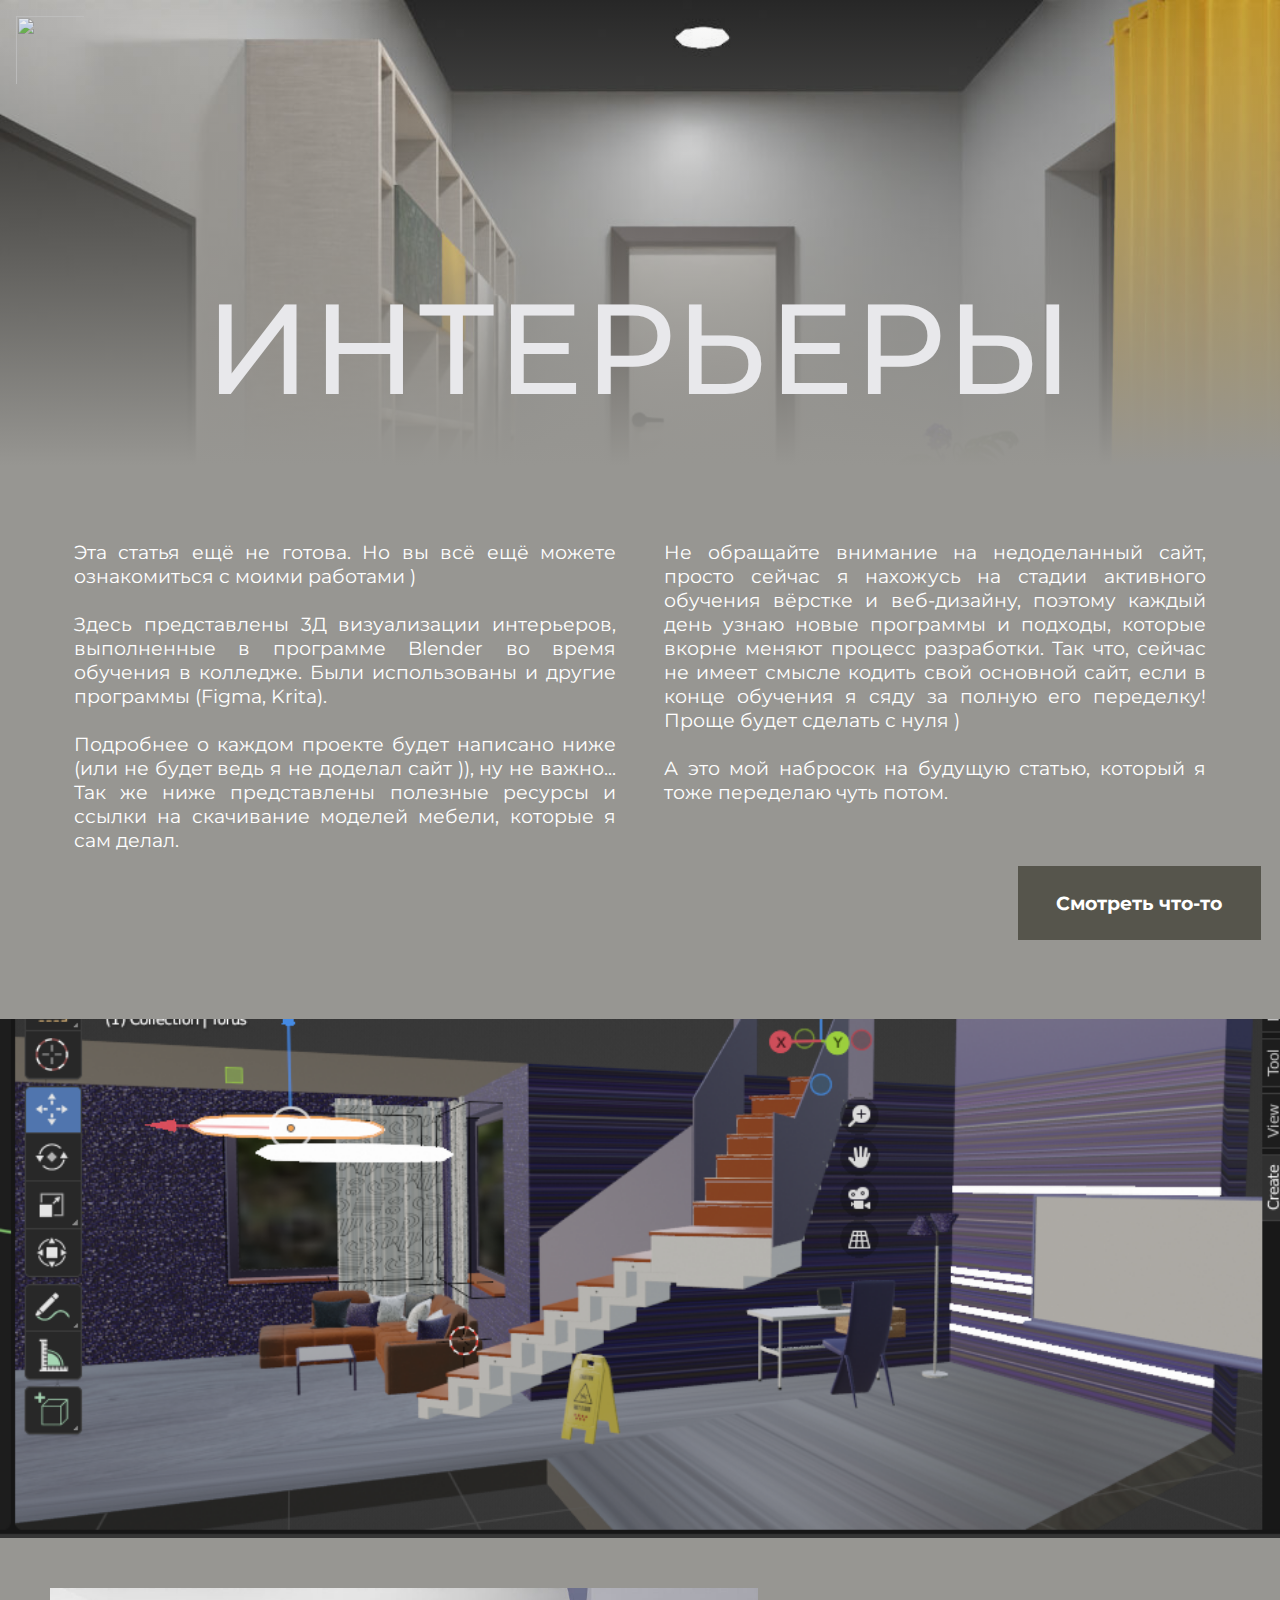
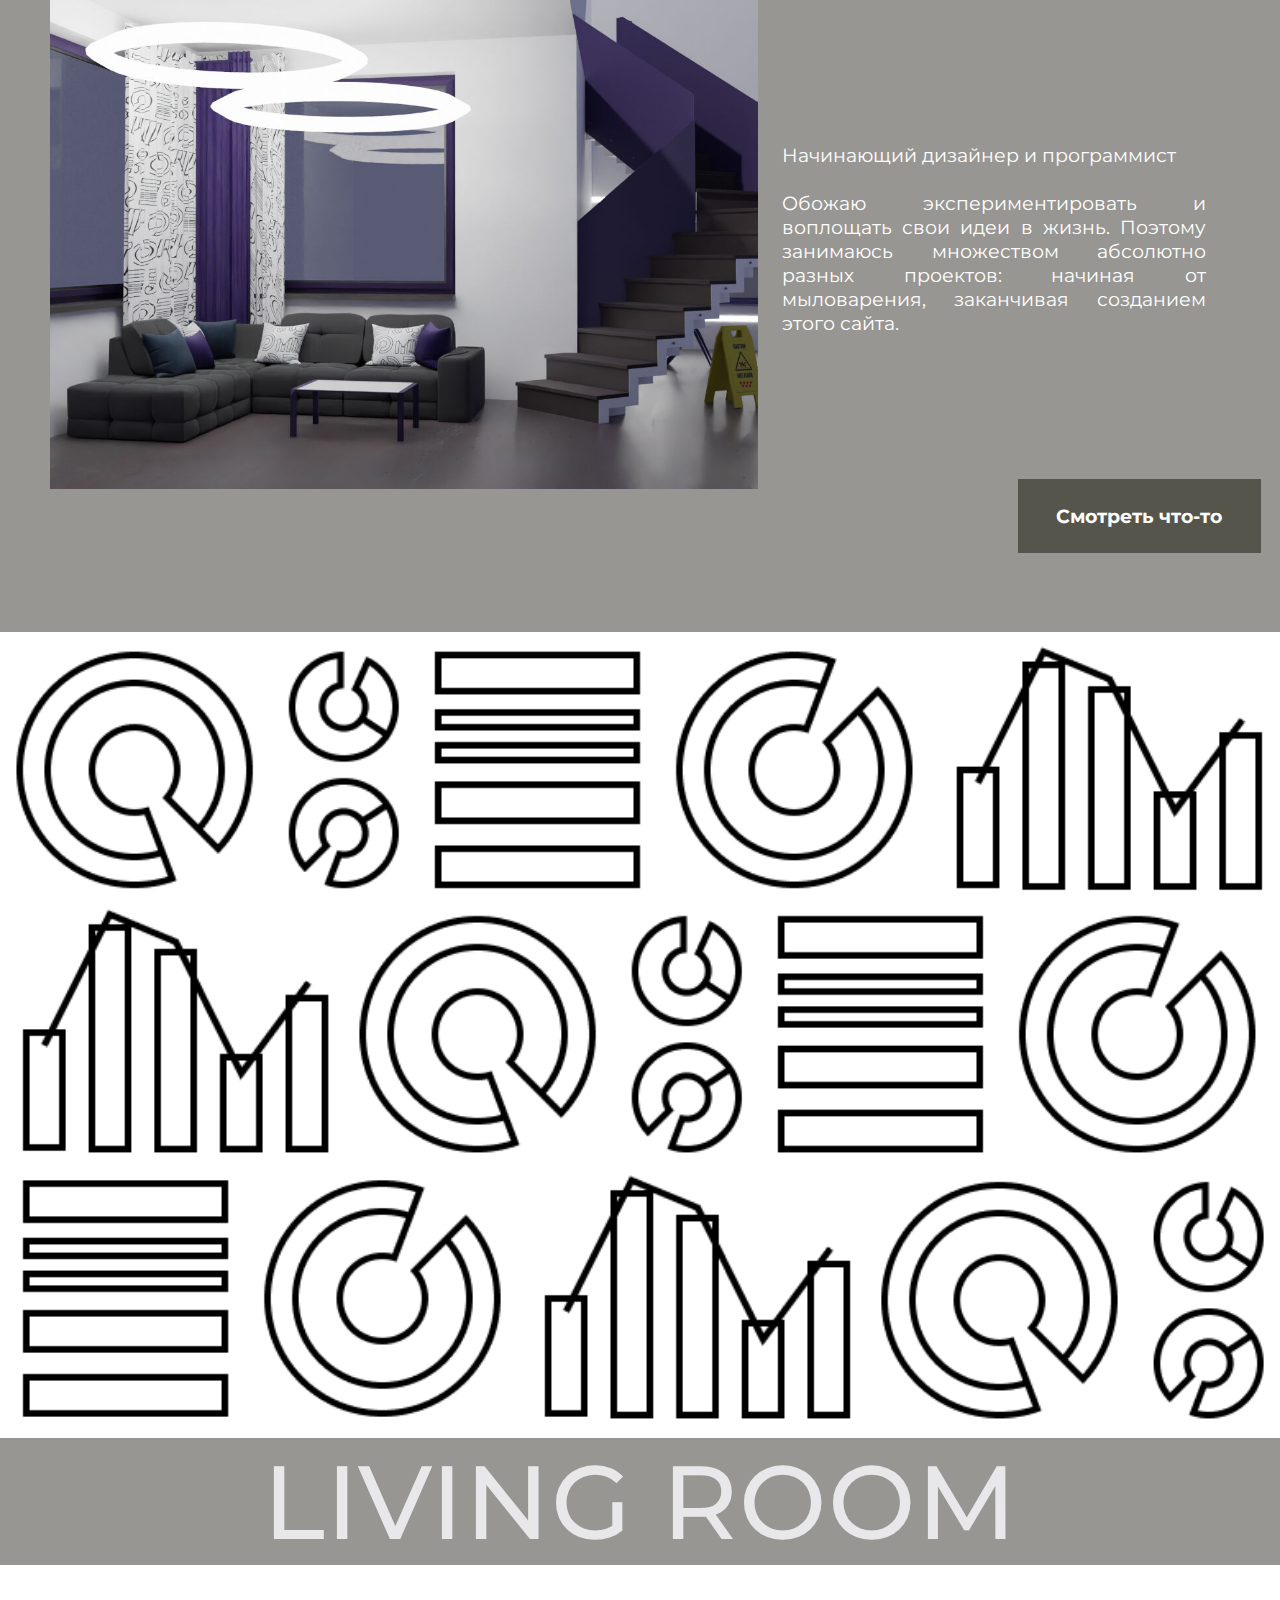
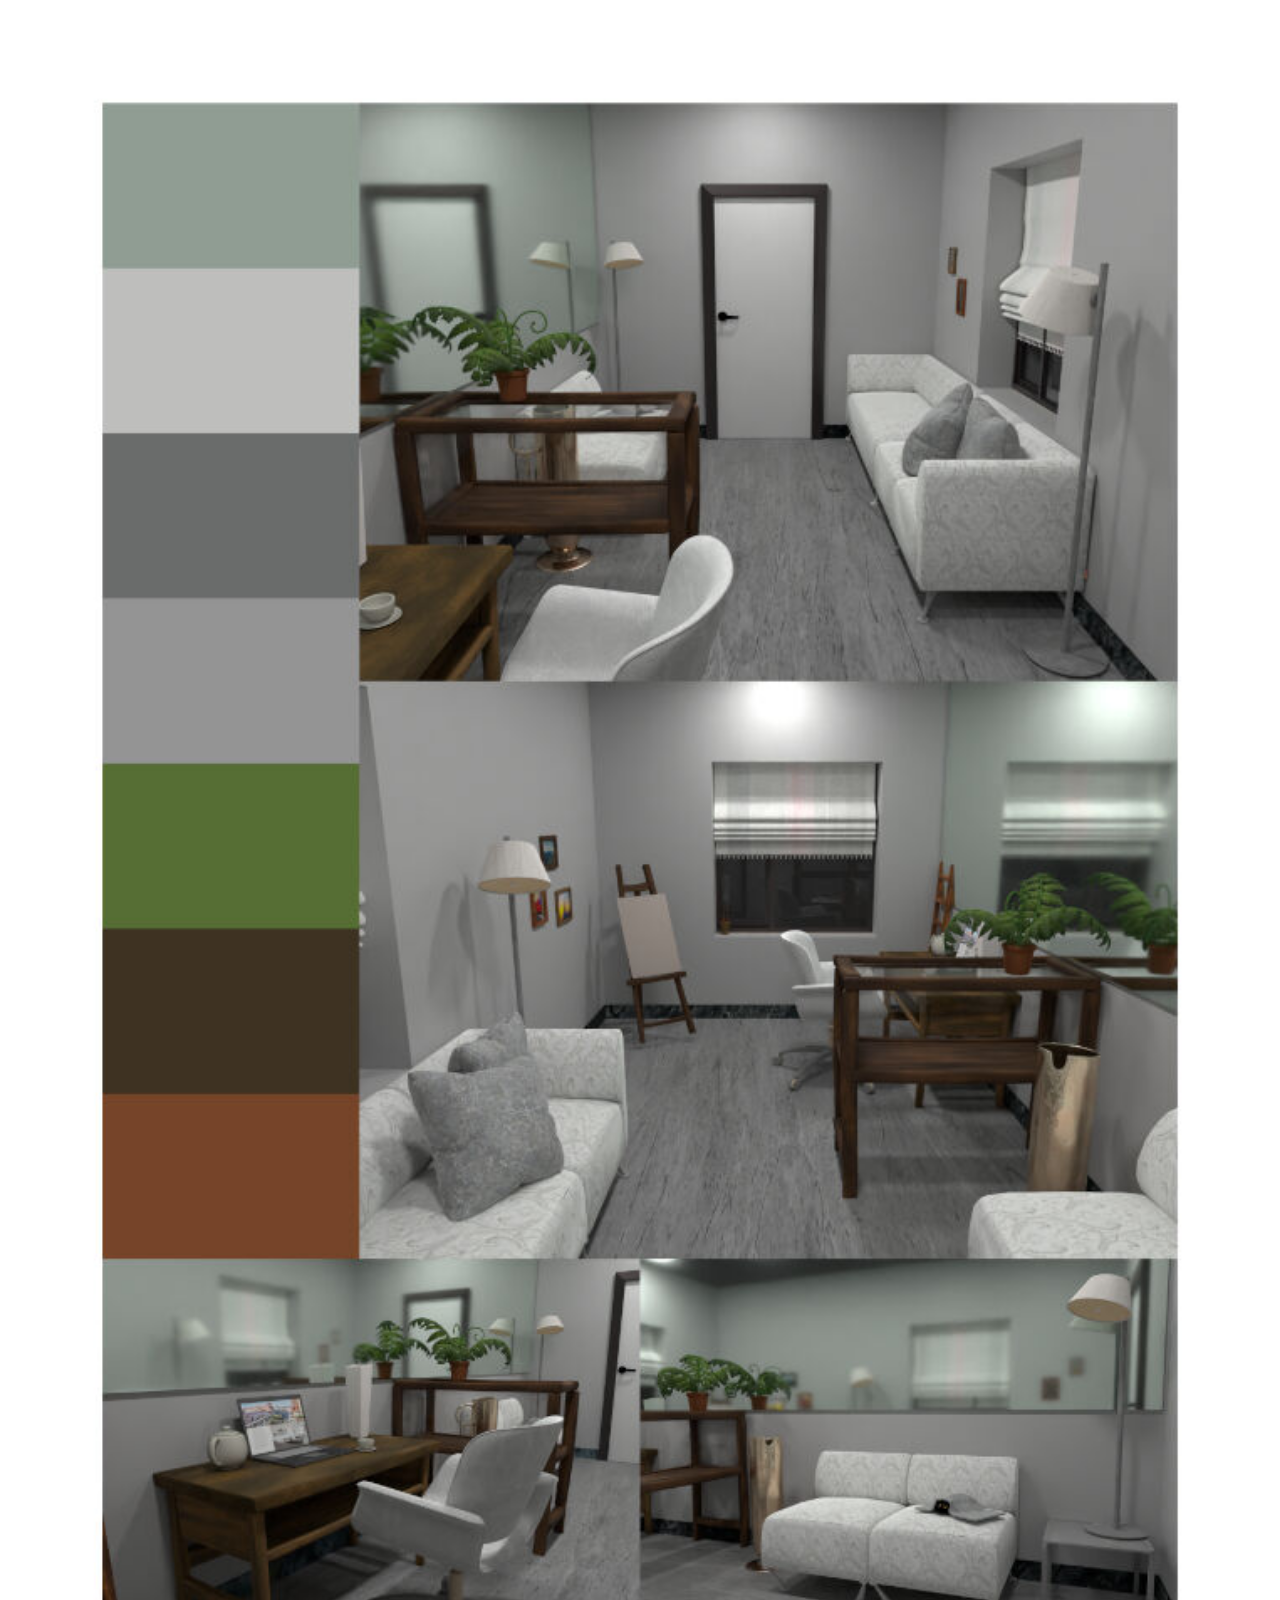
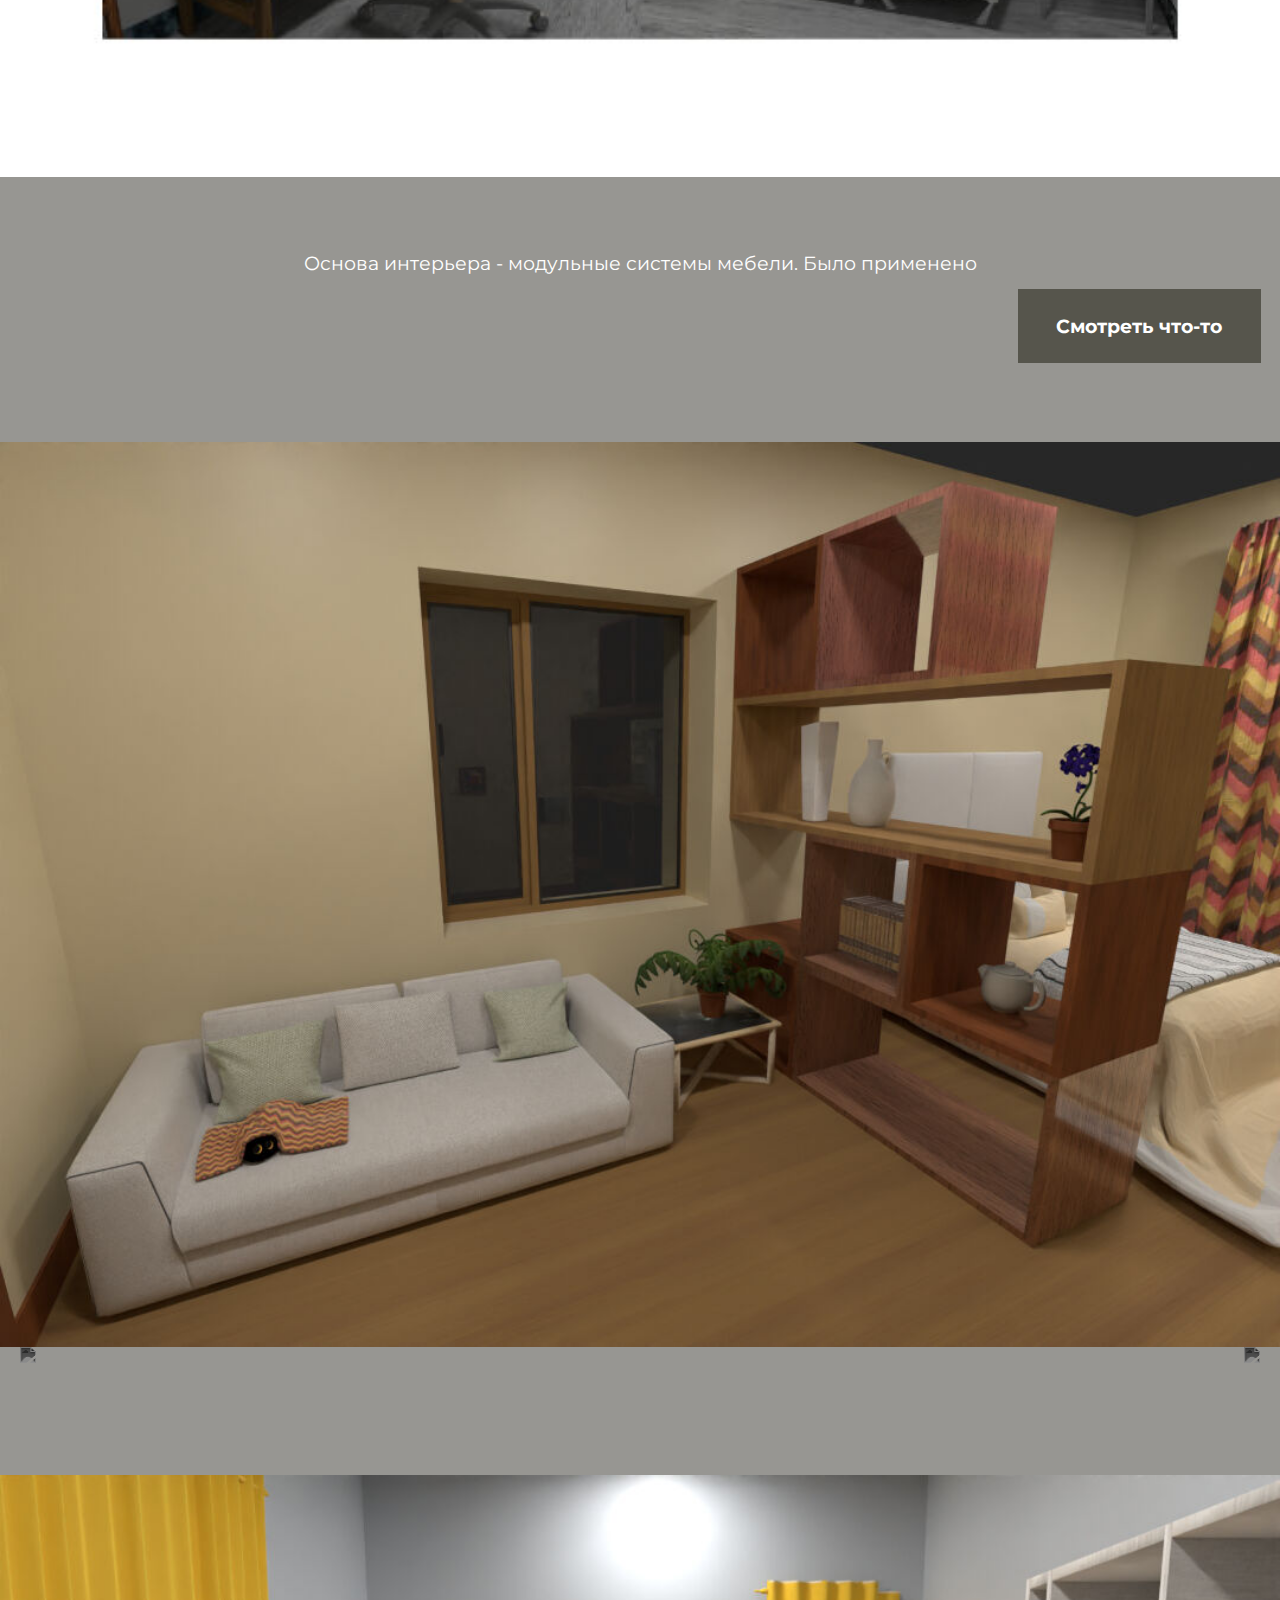
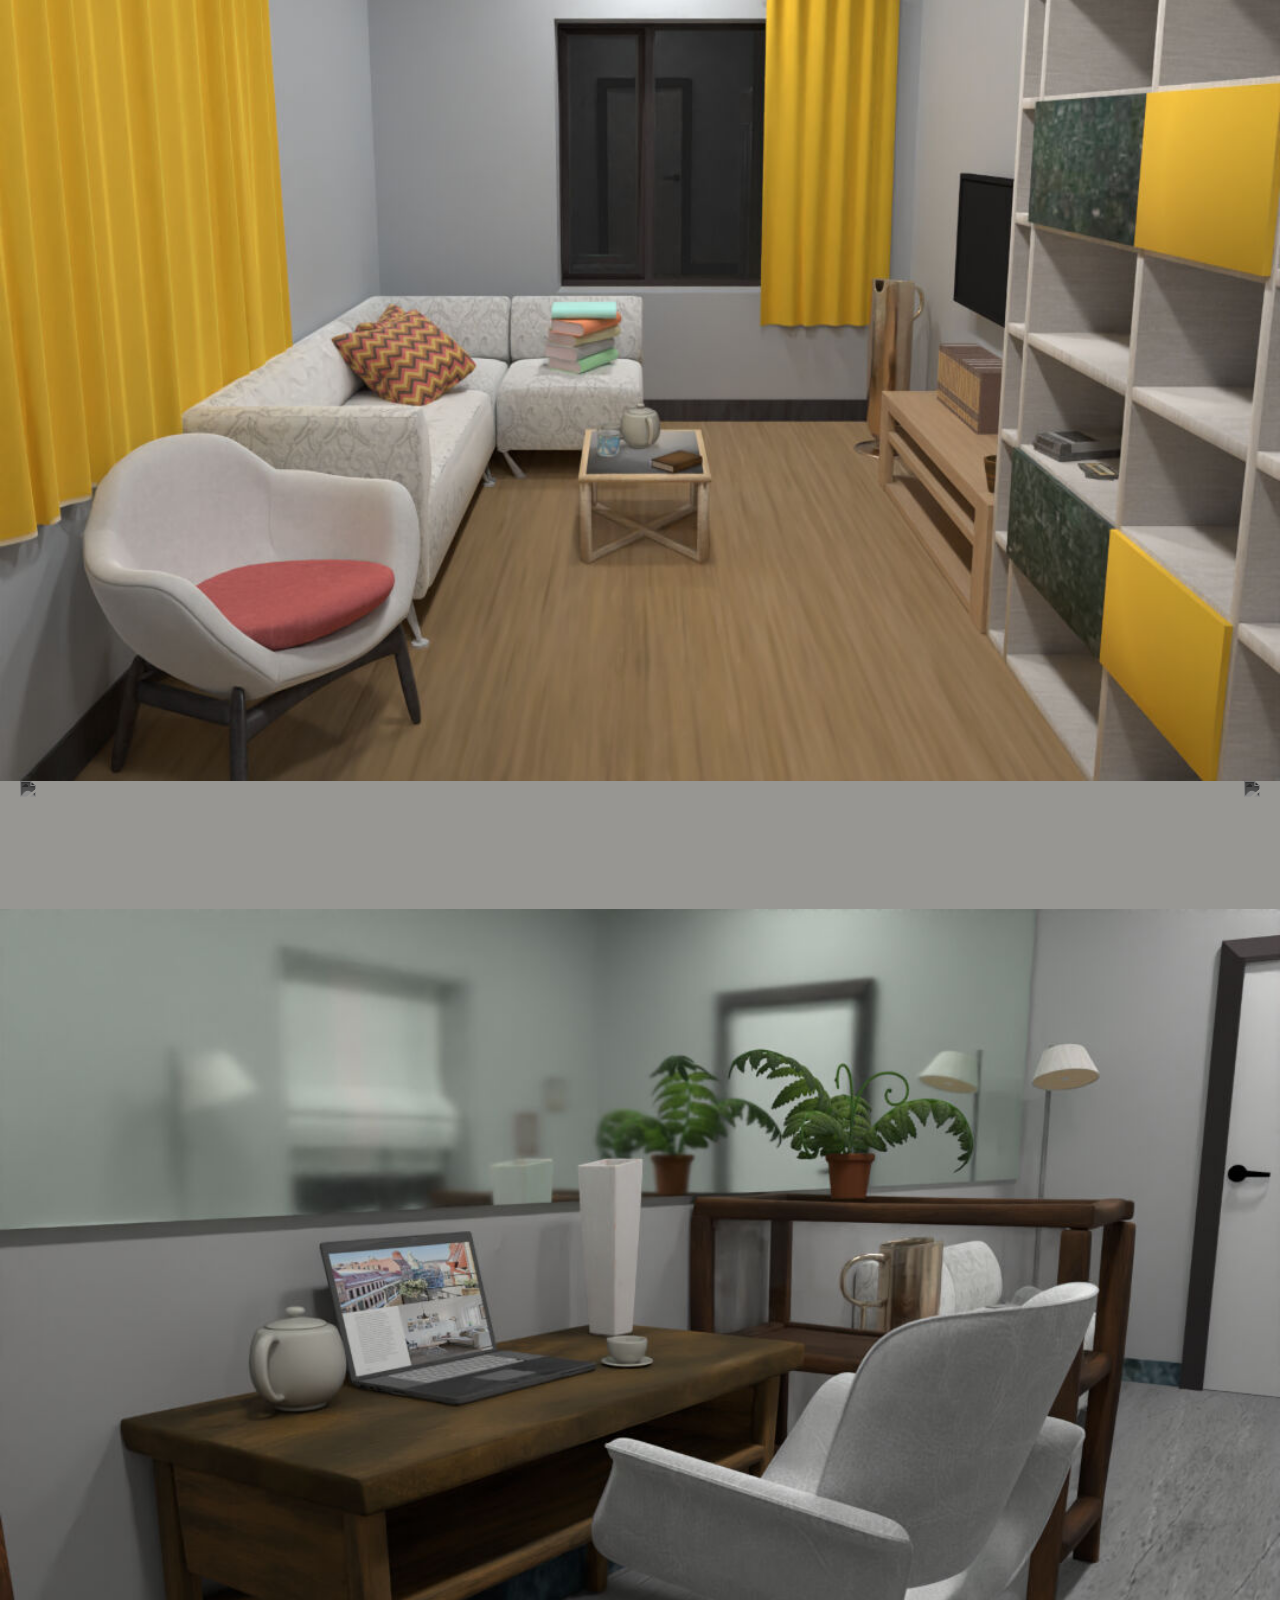
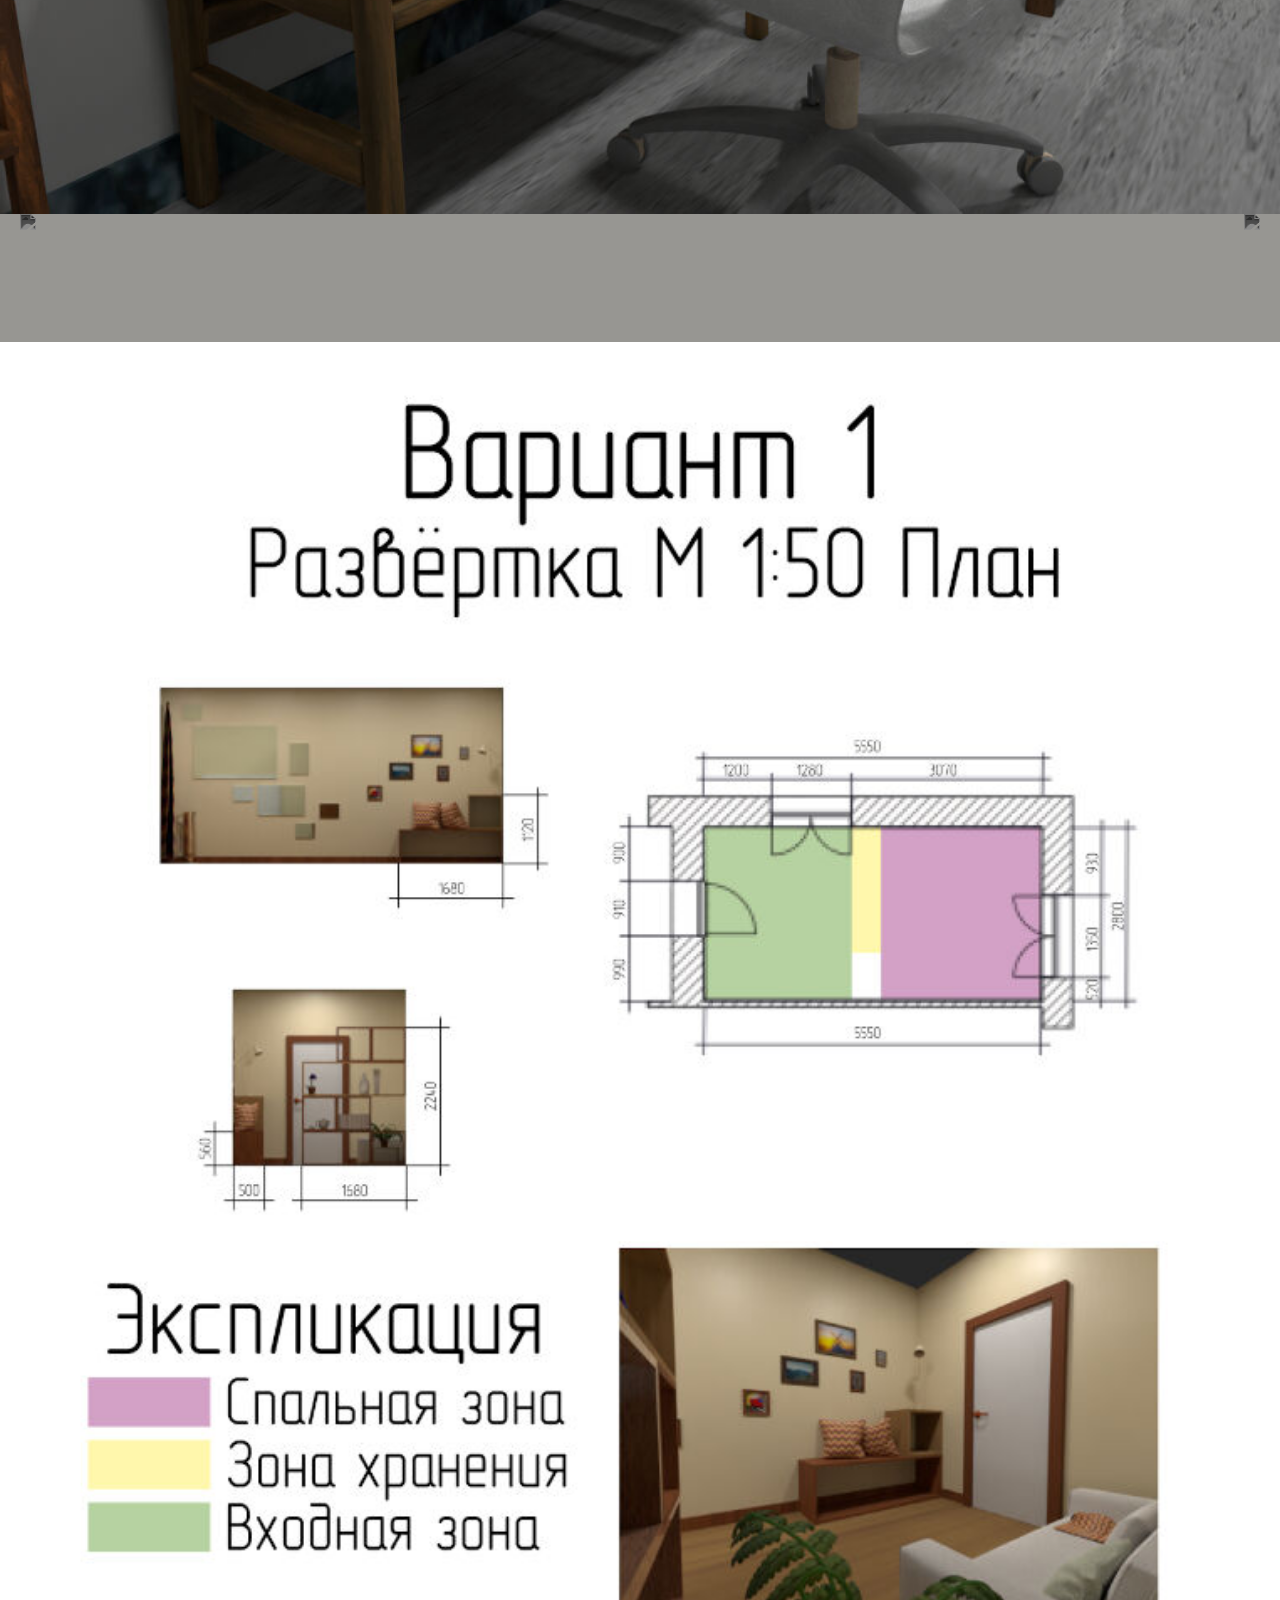
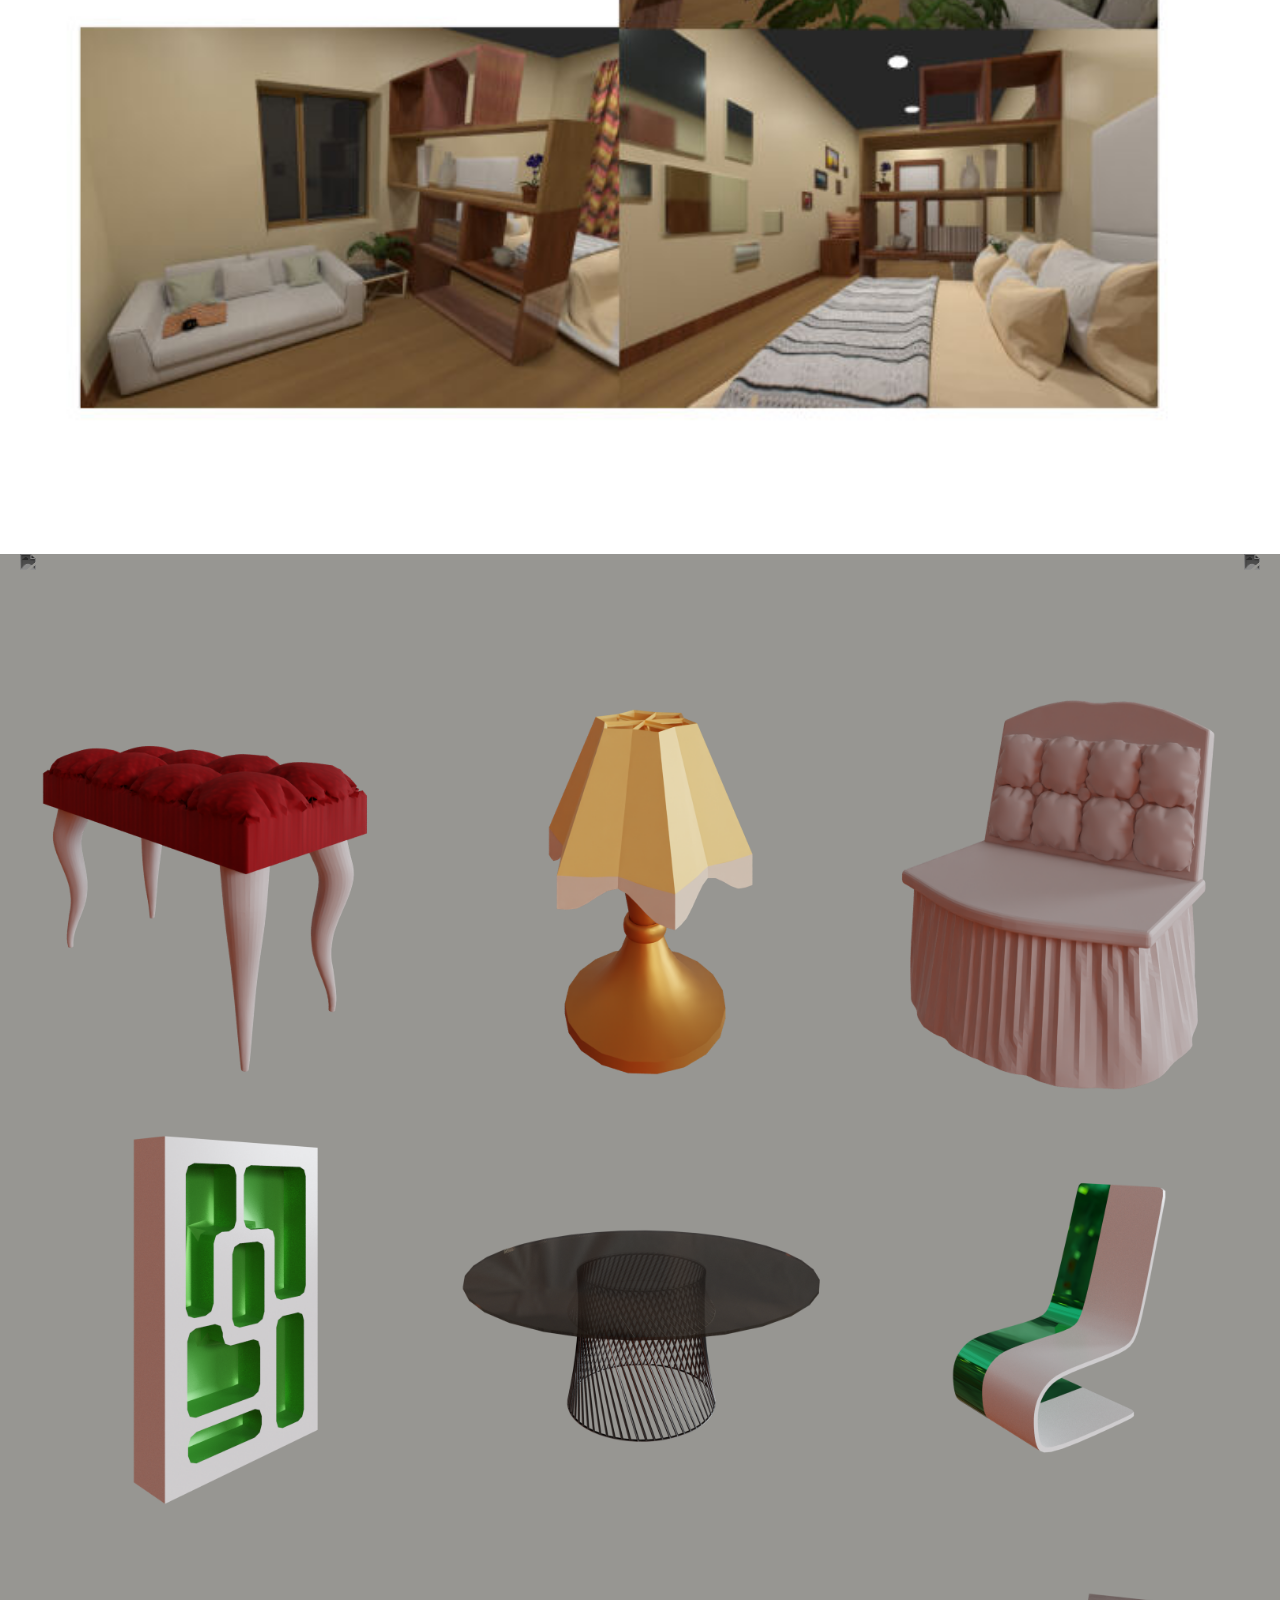
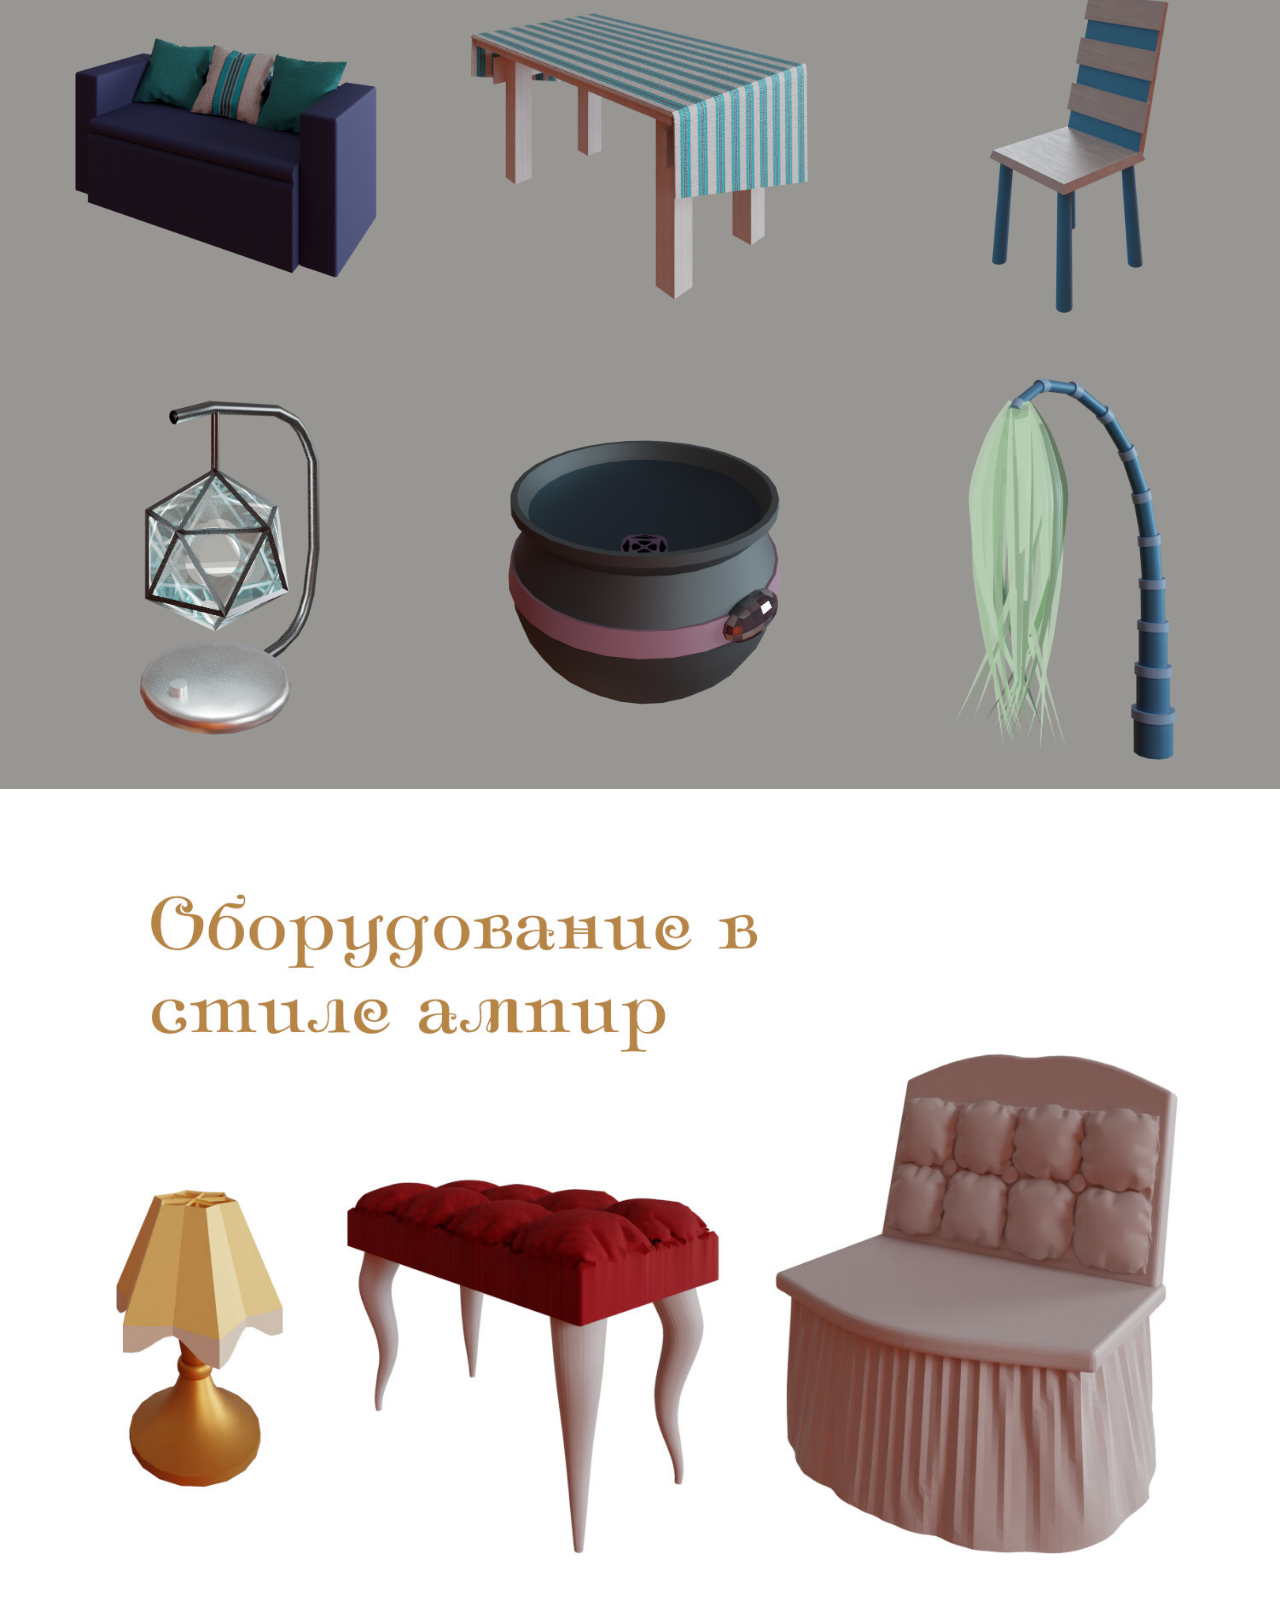
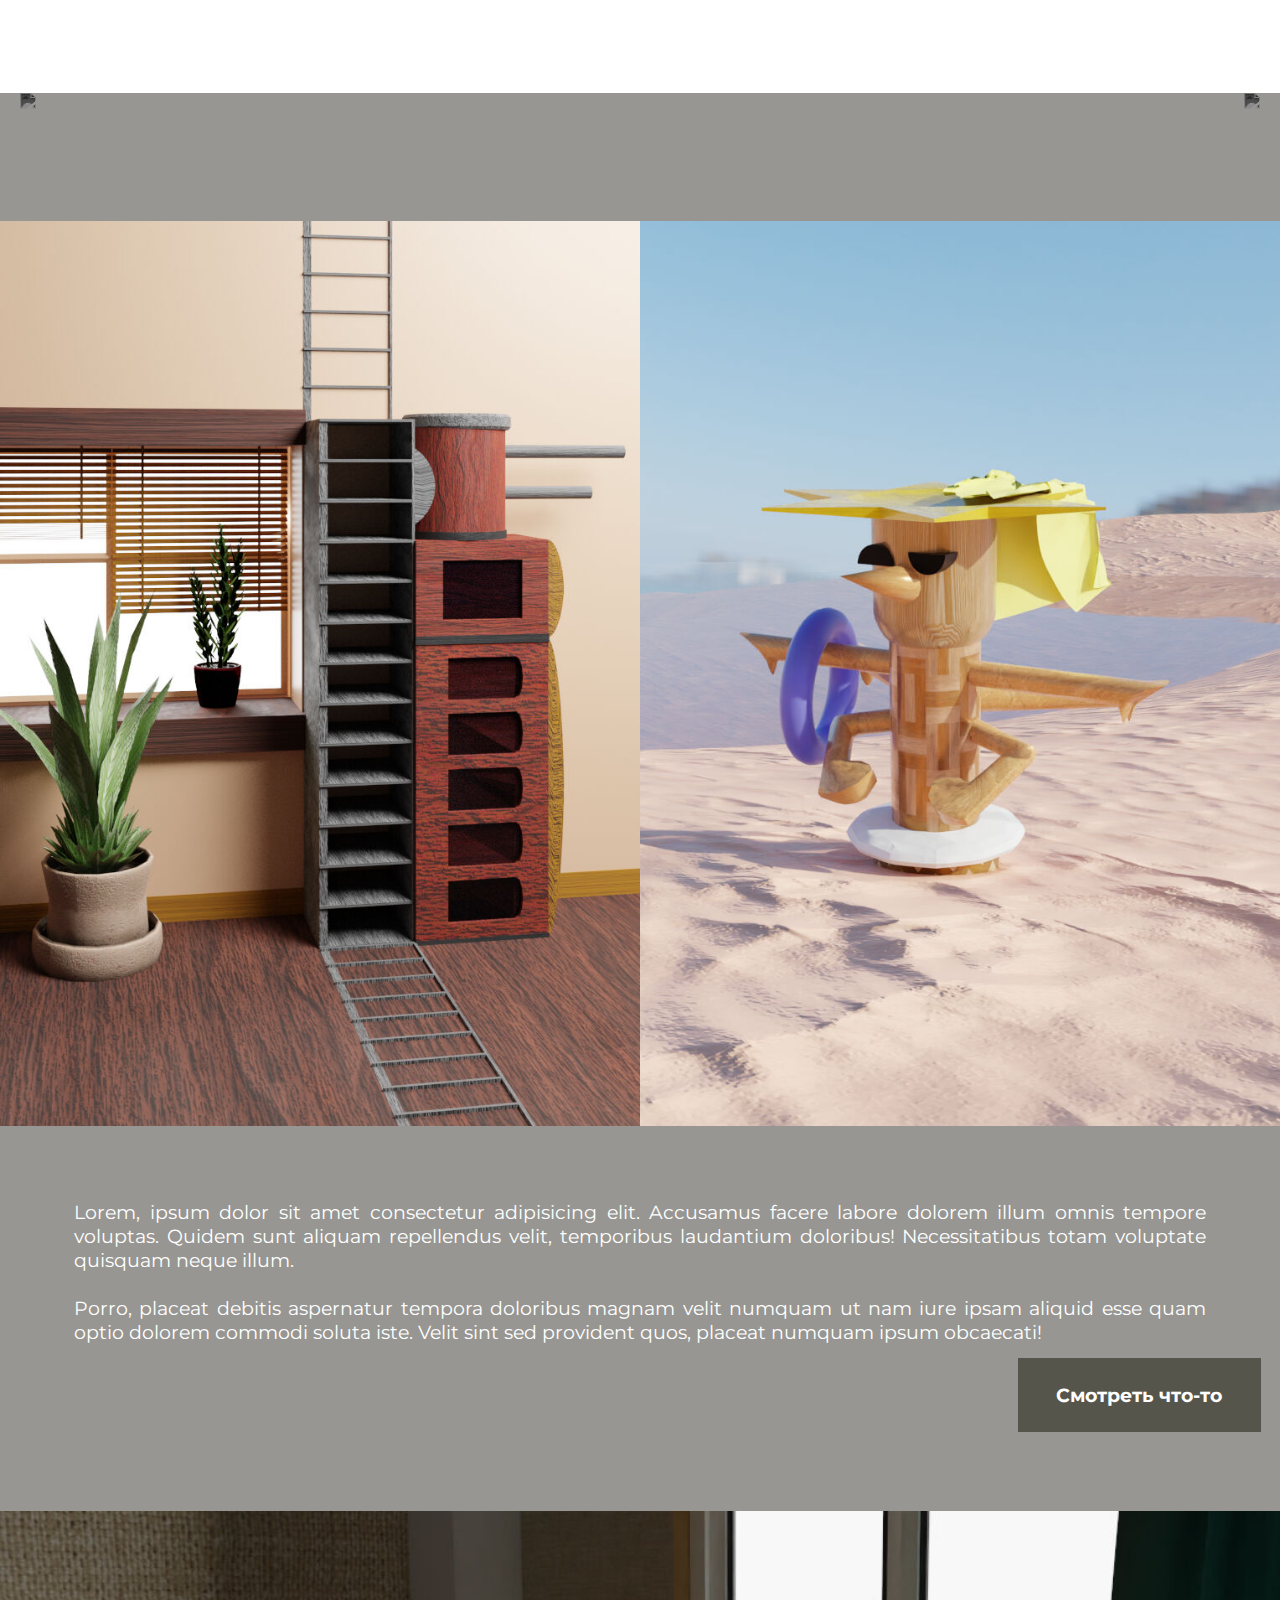
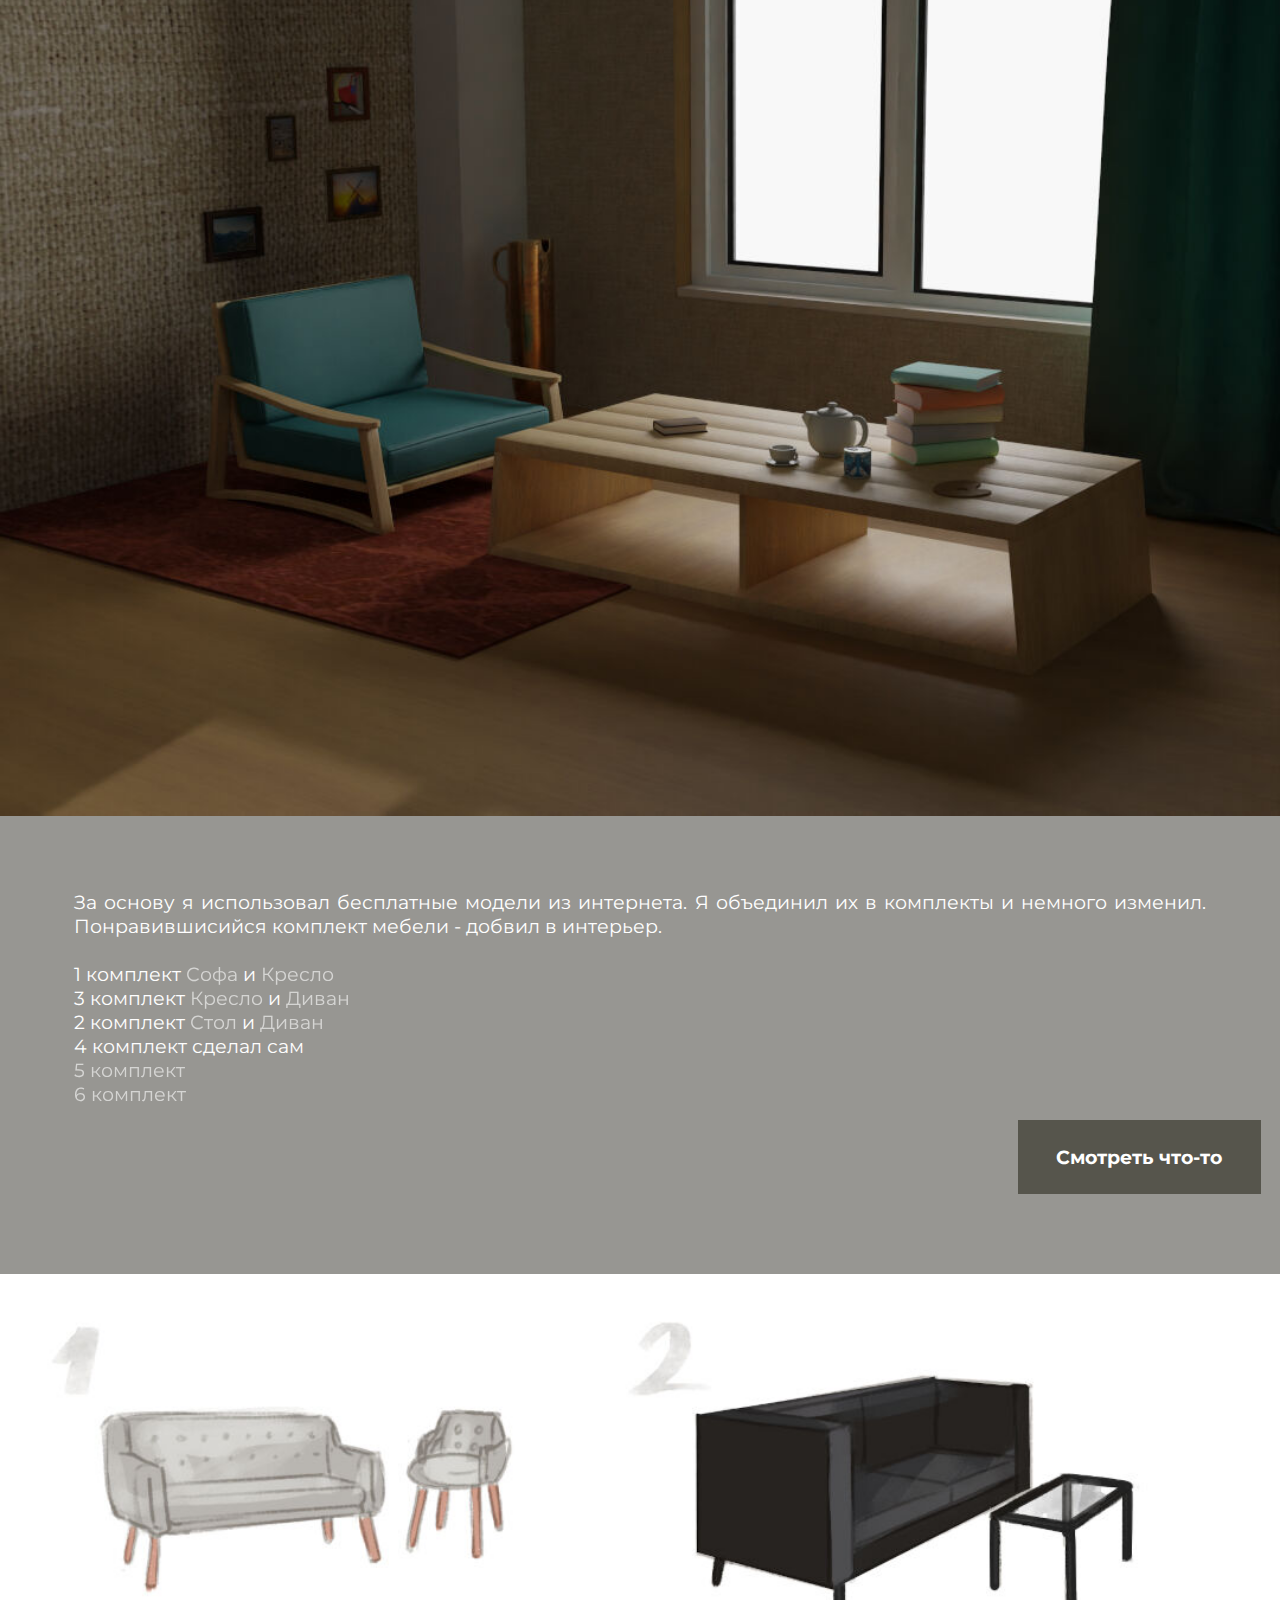
==== 3d/index.html @ d7c7a5f6 "3D" ====
<!DOCTYPE html>
<html lang="en">
<head>
    <meta charset="UTF-8">
    <meta http-equiv="X-UA-Compatible" content="IE=edge">
    <meta name="viewport" content="width=device-width, initial-scale=1.0">
    <link href="/styles.css" rel="stylesheet">
    <link href="3d.css" rel="stylesheet">
    <title>Mishamol - 3D Интерьеры</title>
    <link rel="icon" href="/navigation/favicon.svg" type="images/svg+xml">
    <link rel="shortcut icon" href="/navigation/favicon.svg" type="images/svg+xml">

    <meta property="og:title" content="Mishamol" />
    <meta property="og:type" content="image/jpeg" />
    <meta property="og:image:type" content="image/jpeg" />
    <meta property="og:image" content="https://www.mishamol/navigation/URL.jpg" />
    <meta property="og:image:secure_url" content="https://www.mishamol/navigation/URL.jpg" />
    <meta property="og:image:alt" content="Mishamol" />
    <meta property="og:image:og:site_name" content="Mishamol" />

    <meta name="viewport" content="width=device-width, initial-scale=1">
</head>
<body class="container">

    <a href="/"> <img src="/navigation/mghost.svg" class="nav-m"> </a>

    <div class="top-picture" style="background-image: url('livingroom/Рендер 2/0003.jpg')">
        <ul>
            <a> <h1 style="color:#E8E8EB"> ИНТЕРЬЕРЫ </h1> </a>
        </ul>
    </div>

    <ul class="qote">
        <p style="width: 50%;"> 
            Эта статья ещё не готова. Но вы всё ещё можете ознакомиться с моими работами ) 
            <br>
            <br>
            Здесь представлены 3Д визуализации интерьеров, выполненные в программе Blender во время обучения в колледже. Были использованы и другие программы (Figma, Krita). 
            <br>
            <br>
            Подробнее о каждом проекте будет написано ниже (или не будет ведь я не доделал сайт )), ну не важно... Так же ниже представлены полезные ресурсы и ссылки на скачивание моделей мебели, которые я сам делал.
        </p>
        <p style="width: 50%;"> 
            Не обращайте внимание на недоделанный сайт, просто сейчас я нахожусь на стадии активного обучения вёрстке и веб-дизайну, поэтому каждый день узнаю новые программы и подходы, которые вкорне меняют процесс разработки. Так что, сейчас не имеет смысле кодить свой основной сайт, если в конце обучения я сяду за полную его переделку! Проще будет сделать с нуля ) <br>
            <br>
            А это мой набросок на будущую статью, который я тоже переделаю чуть потом.
        </p>
    </ul>
    <ul class="button">
        <a href="colorline/final_chaos" class="button">Смотреть что-то</a>
        <br>
    </ul>

    <img class="img-panorame" src="textile_ornament/Screenshot 2021-12-20.png">

    <ul class="qote">
        <div>
            <img src="textile_ornament/Рендер 2.jpg">
                <p>
                    Начинающий дизайнер и программист <br>
                    <br>
                    Обожаю экспериментировать и воплощать свои идеи в жизнь. Поэтому занимаюсь множеством абсолютно разных проектов: начиная от мыловарения, заканчивая созданием этого сайта.
                </p>
        </div>
    </ul>
    <ul class="button">
        <a href="colorline/final_chaos" class="button">Смотреть что-то</a>
        <br>
    </ul>

    <img class="img-panorame" src="textile_ornament/Орнамент.png">

    <h1 style="color:#E8E8EB"> LIVING ROOM </h1>

    <img class="img-panorame" src="livingroom/Рендер 3/7.jpg">

    <ul class="qote">
        <p> 
            Основа интерьера - модульные системы мебели. Было применено
        </p>
    </ul>
    <ul class="button">
        <a href="colorline/final_chaos" class="button">Смотреть что-то</a>
        <br>
    </ul>

    <div class="slider">
        <div class="slider-window">
            <div class="slider-container">
                <img src="livingroom/Рендер 1/0001.jpg">
                <img src="livingroom/Рендер 1/0002.jpg">
                <img src="livingroom/Рендер 1/0003.jpg">
                <img src="livingroom/Рендер 1/0004.jpg">
                <img src="livingroom/Рендер 1/0005.jpg">
            </div>
        </div>
        <div class="slider-button">
            <img class="slider-next" src="/navigation/arrowright.svg">
            <img class="slider-prev" src="/navigation/arrowleft.svg">
        </div>
    </div> 

    <div class="slider">
        <div class="slider-window">
            <div class="slider-container">
                <img src="livingroom/Рендер 2/0001.jpg">
                <img src="livingroom/Рендер 2/0002.jpg">
                <img src="livingroom/Рендер 2/0003.jpg">
                <img src="livingroom/Рендер 2/0004.jpg">
                <img src="livingroom/Рендер 2/0005.jpg">
            </div>
        </div>
        <div class="slider-button">
            <img class="slider-next" src="/navigation/arrowright.svg">
            <img class="slider-prev" src="/navigation/arrowleft.svg">
        </div>
    </div> 

    <div class="slider">
        <div class="slider-window">
            <div class="slider-container">
                <img src="livingroom/Рендер 3/0001.jpg">
                <img src="livingroom/Рендер 3/0002.jpg">
                <img src="livingroom/Рендер 3/0003.jpg">
                <img src="livingroom/Рендер 3/0004.jpg">
                <img src="livingroom/Рендер 3/0005.jpg">
                <img src="livingroom/Рендер 3/0006.jpg">
            </div>
        </div>
        <div class="slider-button">
            <img class="slider-next" src="/navigation/arrowright.svg">
            <img class="slider-prev" src="/navigation/arrowleft.svg">
        </div>
    </div>

    <div class="slider">
        <div class="slider-window">
            <div class="slider-container">
                <img src="livingroom/Рендер 1/0.jpg">
                <img src="livingroom/Рендер 2/0.jpg">
                <img src="livingroom/Рендер 3/0.jpg">
            </div>
        </div>
        <div class="slider-button">
            <img class="slider-next" src="/navigation/arrowright.svg">
            <img class="slider-prev" src="/navigation/arrowleft.svg">
        </div>
    </div> 

    <ul class="showcase">
        <a target="_blank" href="https://www.dropbox.com/sh/3mef03zf1pu4zmc/AAA9XW93d5FX3X6oO6chsCLda?dl=0"> <img src="4_styles/icons/Ампир лавка.png"></a>
        <a target="_blank" href="https://www.dropbox.com/sh/3mef03zf1pu4zmc/AAA9XW93d5FX3X6oO6chsCLda?dl=0"> <img src="4_styles/icons/Ампир лампа.png"></a>
        <a target="_blank" href="https://www.dropbox.com/sh/3mef03zf1pu4zmc/AAA9XW93d5FX3X6oO6chsCLda?dl=0"> <img src="4_styles/icons/Ампир скамья.png"></a>
    </ul>
    <ul class="showcase">
        <a target="_blank" href="https://www.dropbox.com/sh/3mef03zf1pu4zmc/AAA9XW93d5FX3X6oO6chsCLda?dl=0"> <img src="4_styles/icons/Бионика полки.png"></a>
        <a target="_blank" href="https://www.dropbox.com/sh/3mef03zf1pu4zmc/AAA9XW93d5FX3X6oO6chsCLda?dl=0"> <img src="4_styles/icons/Бионика стол.png"></a>
        <a target="_blank" href="https://www.dropbox.com/sh/3mef03zf1pu4zmc/AAA9XW93d5FX3X6oO6chsCLda?dl=0"> <img src="4_styles/icons/Бионика стул.png"></a>
    </ul>
    <ul class="showcase">
        <a target="_blank" href="https://www.dropbox.com/sh/3mef03zf1pu4zmc/AAA9XW93d5FX3X6oO6chsCLda?dl=0"> <img src="4_styles/icons/Средиземноморский диван 2.png"></a>
        <a target="_blank" href="https://www.dropbox.com/sh/3mef03zf1pu4zmc/AAA9XW93d5FX3X6oO6chsCLda?dl=0"> <img src="4_styles/icons/Средиземноморский стол 2.png"></a>
        <a target="_blank" href="https://www.dropbox.com/sh/3mef03zf1pu4zmc/AAA9XW93d5FX3X6oO6chsCLda?dl=0"> <img src="4_styles/icons/Средиземноморский стул 2.png"></a>
    </ul>    
    <ul class="showcase">
        <a target="_blank" href="https://www.dropbox.com/sh/3mef03zf1pu4zmc/AAA9XW93d5FX3X6oO6chsCLda?dl=0"> <img src="4_styles/icons/Фэнтези лампа.png"></a>
        <a target="_blank" href="https://www.dropbox.com/sh/3mef03zf1pu4zmc/AAA9XW93d5FX3X6oO6chsCLda?dl=0"> <img src="4_styles/icons/Фэнтези раковина.png"></a>
        <a target="_blank" href="https://www.dropbox.com/sh/3mef03zf1pu4zmc/AAA9XW93d5FX3X6oO6chsCLda?dl=0"> <img src="4_styles/icons/Фэнтези светильник.png"></a>
    </ul>


    <div class="slider">
        <div class="slider-window">
            <div class="slider-container">
                <img src="4_styles/Ампир.jpg">
                <img src="4_styles/Бионика.jpg">
                <img src="4_styles/Средиземноморский.jpg">
                <img src="4_styles/Фэнтези.jpg">
            </div>
        </div>
        <div class="slider-button">
            <img class="slider-next" src="/navigation/arrowright.svg">
            <img class="slider-prev" src="/navigation/arrowleft.svg">
        </div>
    </div> 

    <ul class="showcase">
        <a target="_blank" href="https://www.dropbox.com/sh/hvkvb7x94dc4i8n/AACQLkoDaDSrt1BRPmlM7Zfda/buffet?dl=0&subfolder_nav_tracking=1"><img src="Буфет.jpg"></a>
        <a target="_blank" href="https://www.dropbox.com/sh/hvkvb7x94dc4i8n/AADLVZb2D1e3UputTLuruzYra/hangers?dl=0&subfolder_nav_tracking=1"><img src="Вешалки.jpg"></a>
    </ul>



    <ul class="qote">
        <p> 
            Lorem, ipsum dolor sit amet consectetur adipisicing elit. Accusamus facere labore dolorem illum omnis tempore voluptas. Quidem sunt aliquam repellendus velit, temporibus laudantium doloribus! Necessitatibus totam voluptate quisquam neque illum.
            <br>
            <br>
            Porro, placeat debitis aspernatur tempora doloribus magnam velit numquam ut nam iure ipsam aliquid esse quam optio dolorem commodi soluta iste. Velit sint sed provident quos, placeat numquam ipsum obcaecati!
        </p>
    </ul>
    <ul class="button">
        <a href="colorline/final_chaos" class="button">Смотреть что-то</a>
        <br>
    </ul>

    <img class="img-panorame" src="furniture/Рендер.jpg">
    <ul class="qote">
        <p> 
            За основу я использовал бесплатные модели из интернета. Я объединил их в комплекты и немного изменил. Понравившисийся комплект мебели - добвил в интерьер.<br>
            <br>
            1 комплект <a target="_blank" href="https://free3d.com/3d-model/couch-sofa-742041.html"> Софа</a> и <a target="_blank" href="https://free3d.com/3d-model/modern-chair-11-82258.html">Кресло</a> <br>
            3 комплект <a target="_blank" href="https://free3d.com/3d-model/sofa-801691.html"> Кресло</a> и <a target="_blank" href="https://free3d.com/3d-model/chair-421481.html">Диван</a> <br>
            2 комплект <a target="_blank" href="https://free3d.com/3d-model/low-poly-stylish-modern-desk-table-6006.html"> Стол</a> и <a target="_blank" href="https://free3d.com/3d-model/sofa-434956.html">Диван</a> <br>
            4 комплект сделал сам <br>
            <a target="_blank" href="https://www.cgtrader.com/items/658969/download-page"> 5 комплект </a> <br>
            <a target="_blank" href="https://www.cgtrader.com/items/1917763/download-page"> 6 комплект </a>
        </p>
    </ul>
    <ul class="button">
        <a href="colorline/final_chaos" class="button">Смотреть что-то</a>
        <br>
    </ul>
    <img class="img-panorame" src="furniture/Комплект мебели.jpg">



    <img class="img-panorame" src="Свет в интерьере.jpg">

    <h1 style="color:#E8E8EB"> АУДИТОРИЯ 17 </h1>
    
    <img class="img-panorame" src="17_audit/План 2.jpg">

    <ul class="qote">
        <p> 
            Дизайн проект кабинера для живописи и рисунка в нашем колледже <br>
            <br>
            Использованные ресурсы <br>
            <a target="_blank" href="https://skfb.ly/6Gzoy">Стол</a> <br>
            <a target="_blank" href="https://skfb.ly/6ywtO">Chicago Floor Lamp, Black And Silver</a> <br>
            <a target="_blank" href="https://archibaseplanet.com/download/1735fbf8.html">Кульман (Drawing board)</a> <br>
            <a target="_blank" href="https://skfb.ly/6TKDE">Мольберт Easel</a> <br>
            <a target="_blank" href="https://skfb.ly/WuNM">Стул</a> <br>
            <a target="_blank" href="https://free3d.com/ru/3d-model/school-chair-61237.html">Стул</a> <br>
            <a target="_blank" href="https://skfb.ly/oppAF">Стеллаж</a> <br>
            <a target="_blank" href="https://free3d.com/ru/3d-model/school-chair-61237.html">Школьный стул и парта</a> <br>
            <a target="_blank" href="https://3ddd.ru/3dmodels/show/kriuchki">Крючки</a> <br>
            Материалы <br>
            <a target="_blank" href="https://ambientcg.com/view?id=Tiles049">Полы</a> <br>
            <a target="_blank" href="https://ambientcg.com/view?id=PaintedPlaster017">Стены (краска)</a> <br>
            <a target="_blank" href="https://ambientcg.com/view?id=Wood063">Древесина для табуретов</a> <br>
            <a target="_blank" href="https://polyhaven.com/a/construction_yard">Вид за окном 1</a> <br>
            <a target="_blank" href="https://polyhaven.com/a/preller_drive">Вид за окном 2</a>
        </p>
    </ul>
    <ul class="button">
        <a href="colorline/final_chaos" class="button">Смотреть что-то</a>
        <br>
    </ul>

    <div class="slider">
        <div class="slider-window">
            <div class="slider-container">
                <img src="17_audit/Перспектива 3.jpg">
                <img src="17_audit/Перспектива 4.jpg">
                <img src="17_audit/Стена 1.jpg">
                <img src="17_audit/Стена 2.jpg">
                <img src="17_audit/Стена 3.jpg">
                <img src="17_audit/Стена 4.jpg">
            </div>
        </div>
        <div class="slider-button">
            <img class="slider-next" src="/navigation/arrowright.svg">
            <img class="slider-prev" src="/navigation/arrowleft.svg">
        </div>
    </div> 
    <img class="img-panorame" src="17_audit/План и развёртка 3.jpg">

    <h1 style="color:#E8E8EB"> OFFICE </h1>

    <img class="img-panorame" src="office/Рендер 1/7.jpg">

    <ul class="qote">
        <p> 
            Lorem, ipsum dolor sit amet consectetur adipisicing elit. Accusamus facere labore dolorem illum omnis tempore voluptas. Quidem sunt aliquam repellendus velit, temporibus laudantium doloribus! Necessitatibus totam voluptate quisquam neque illum.
            <br>
            <br>
            Porro, placeat debitis aspernatur tempora doloribus magnam velit numquam ut nam iure ipsam aliquid esse quam optio dolorem commodi soluta iste. Velit sint sed provident quos, placeat numquam ipsum obcaecati!
        </p>
    </ul>
    <ul class="button">
        <a href="colorline/final_chaos" class="button">Смотреть что-то</a>
        <br>
    </ul>

    <div class="slider">
        <div class="slider-window">
            <div class="slider-container">
                <img src="office/Рендер 1/0001.jpg">
                <img src="office/Рендер 1/0002.jpg">
                <img src="office/Рендер 1/0003.jpg">
                <img src="office/Рендер 1/0004.jpg">
                <img src="office/Рендер 1/0005.jpg">
                <img src="office/Рендер 1/0006.jpg">
            </div>
        </div>
        <div class="slider-button">
            <img class="slider-next" src="/navigation/arrowright.svg">
            <img class="slider-prev" src="/navigation/arrowleft.svg">
        </div>
    </div> 

    <div class="slider">
        <div class="slider-window">
            <div class="slider-container">
                <img src="office/Рендер 2/0001.jpg">
                <img src="office/Рендер 2/0002.jpg">
                <img src="office/Рендер 2/0003.jpg">
                <img src="office/Рендер 2/0004.jpg">
            </div>
        </div>
        <div class="slider-button">
            <img class="slider-next" src="/navigation/arrowright.svg">
            <img class="slider-prev" src="/navigation/arrowleft.svg">
        </div>
    </div> 

    <div class="slider">
        <div class="slider-window">
            <div class="slider-container">
                <img src="office/Рендер 3/0001.jpg">
                <img src="office/Рендер 3/0002.jpg">
                <img src="office/Рендер 3/0003.jpg">
            </div>
        </div>
        <div class="slider-button">
            <img class="slider-next" src="/navigation/arrowright.svg">
            <img class="slider-prev" src="/navigation/arrowleft.svg">
        </div>
    </div>

    <div class="slider">
        <div class="slider-window">
            <div class="slider-container">
                <img src="office/Рендер 1/0.jpg">
                <img src="office/Рендер 2/0.jpg">
                <img src="office/Рендер 3/0.jpg">
            </div>
        </div>
        <div class="slider-button">
            <img class="slider-next" src="/navigation/arrowright.svg">
            <img class="slider-prev" src="/navigation/arrowleft.svg">
        </div>
    </div> 

    <div class="slider">
        <div class="slider-window">
            <div class="slider-container">
                <img src="wall_ornament/Рендер.jpg">
                <img src="wall_ornament/Frame 3.jpg">
            </div>
        </div>
        <div class="slider-button">
            <img class="slider-next" src="/navigation/arrowright.svg">
            <img class="slider-prev" src="/navigation/arrowleft.svg">
        </div>
    </div>
    
    <img class="img-panorame" src="wall_ornament/Орнамент 2.jpg">

    <ul class="qote">
        <p> 
            Lorem, ipsum dolor sit amet consectetur adipisicing elit. Accusamus facere labore dolorem illum omnis tempore voluptas. Quidem sunt aliquam repellendus velit, temporibus laudantium doloribus! Necessitatibus totam voluptate quisquam neque illum.
            <br>
            <br>
            Porro, placeat debitis aspernatur tempora doloribus magnam velit numquam ut nam iure ipsam aliquid esse quam optio dolorem commodi soluta iste. Velit sint sed provident quos, placeat numquam ipsum obcaecati!
        </p>
    </ul>
    <ul class="button">
        <a href="colorline/final_chaos" class="button">Смотреть что-то</a>
        <br>
    </ul>

    <img class="img-panorame" src="textile_ornament/Орнаменты.png">



    <div class="slider">
        <div class="slider-window">
            <div class="slider-container">
                <img src="textile_ornament/Рендер 2.jpg">
                <img src="textile_ornament/Рендер.jpg">
            </div>
        </div>
        <div class="slider-button">
            <img class="slider-next" src="/navigation/arrowright.svg">
            <img class="slider-prev" src="/navigation/arrowleft.svg">
        </div>
    </div>

    <!-- <div class="slider">
        <div class="slider-window">
            <div class="slider-container">
                <img src="livingroom/Рендер 1/0001.jpg">
                <img src="livingroom/Рендер 1/0002.jpg">
                <img src="livingroom/Рендер 1/0003.jpg">
                <img src="livingroom/Рендер 1/0004.jpg">
                <img src="livingroom/Рендер 1/0005.jpg">
            </div>
        </div>
        <ul class="button">
            <a class="slider-next">Далее ></a>
            <a class="slider-prev">&#60 Назад</a>
        </ul>
    </div>  -->

    <div class="qote">
        <p> Вот мы и вернулись к тому, с чего начиналась статья! Смотрите так же другие мои проекты </p> 
    </div>
    <ul class="button">
        <a href="/" class="button">В начало статьи</a>
        <a target="_blank" href="https://vk.com/mishamol_news" class="button">Связь со мной</a>
    </ul>
    
    <script src="/navigation/slider.js"></script>
</body>
</html>
---- 3d/3d.css ----
@import url('https://fonts.googleapis.com/css2?family=Montserrat:ital,wght@0,400;0,500;0,700;1,400&display=swap');

*, *::before, *::after {
    box-sizing: border-box;
}

body {
    padding: 0;
    margin: 0;
    background-color: #979692;
    font-family: 'Montserrat', sans-serif;
    font-size: 1.2rem;
    font-style: normal;
    font-weight: 700;
    color: white;
    text-align: justify;
}

.nav-m {
    width: 70px; 
    height: 70px; 
    padding: 1rem;
    position: fixed;
    transition: all ease 0.5s;
    opacity: 30%;
    z-index: 1;
    /*filter: invert(200%) sepia(0%) saturate(0%) hue-rotate(0deg) brightness(200%) contrast(100%);*/
}

.nav-m:hover {
    width: 100px; 
    height: 100px; 
    padding: 1rem;
    opacity: 80%;
}

.container h1 {
    font-size: 6.5rem;
    text-align: center;
    letter-spacing: 0.1rem;
    max-width: 1400px;
    margin: 0 auto;
    padding: 0px 20px;
    overflow: hidden; /*Скрыть вышедшие за экран картинки*/
    color: white;
    font-style: normal;
    font-weight: 500;
}

.top-picture {
    background-size: 100%;
    background-color: transparent;
    background-position-y: top;
    background-attachment: fixed;
    align-items: center;
}
.top-picture h1 {
    padding: 30vh 0 40px;
    font-size: 10vw;
    max-width: 100%;
}
.top-picture ul {
    margin: 0;
    background: linear-gradient(180deg, rgba(196, 196, 196, 0) 0%, #979692 100%);
    width: 100%;
    height: auto;
    padding: 0;
}

.continuation {
    height: 1400px;
}

.navbar {
    background: #979692;
}
.navbar a {
    background: #979692;
}
.navbar a:hover {
    color: #E8E8EB;
}
.navbar img:hover {
    background: #E8E8EB;
}

.qote {
    display: flex;
    justify-content: center;
    background: none;
    font-style: normal;
    font-weight: 400;
    padding: 50px;
    margin: 0 auto;
    max-width: 1400px;
}

.qote p {
    max-width: 1400px;
    margin: 0 auto;
    padding: 1.5rem;
}
.qote a {
    color: white;
    opacity: 60%;
    font-style: normal;
    font-weight: 400;
    text-decoration:#ECB133;
    transition: all ease 0.3s;
}
.qote a:hover{
    color: white;
    opacity: 100%;
}
.qote div {
    max-width: 1400px;
    margin: auto auto auto auto;
    display: flex;
    align-items: center;
    list-style: none;
}
.qote img {
    max-height: 60%;
    max-width: 60%;
    min-height: 60%;
    min-width: 60%;
}

.button {
    max-width: 1400px;
    position: relative;
    margin: 0 auto;
    bottom: 30px;
    text-align: center;
    -moz-user-select: none;
    -khtml-user-select: none;
    -webkit-user-select: none;
    user-select: none;
}
.button a {
    color: white;
    text-decoration: none; /* убирать подчёркивание у ссылок */
    background: #56554C;
    padding: 1.3em 2em;
    outline: none; /* убирать контур в Mozilla */
    margin: auto 1em 1em auto;
    float:right;
}
.button a:hover { 
    background: #ECB133;
    transition: all 0.3s ease;
}

.img-panorame {
    display: flex;
    padding: 0px;
    margin: 0 auto; 
    width: 100%;
    max-width: 1400px;
}

.showcase {
    padding: 0;
    margin: 0 auto; 
    max-width: 1400px;
    width: 100%;
    font-size: 0;
    display: flex;
    align-items: stretch;
}
.showcase img {
    flex: 1;
    padding: 0;
    margin: 0;
    max-width: 100%;
}

.slider {
    /*background-color: #56554C;*/
    max-width: 1400px;
    width: 100%;
    margin: auto auto;
    overflow: hidden;
    max-height: auto;
    height: auto;
}
.slider-container {
    display: flex;
    max-height: auto;
    height: auto;
    transition: all ease 1s;
}
.slider-container img {
    width: 100%;
    min-width: 100%;
    max-width: 1400px;
    height: 100%;
    max-height: auto;
    margin: auto;
}
.slider-button img {
    transition: all ease 0.3s;
    height: 10vw;
    display: block;
    position: relative;
    padding: 0px;
    margin: 0;
    filter: invert(90%) sepia(77%) saturate(0%) hue-rotate(349deg) brightness(99%) contrast(87%);
}
.slider-button .slider-next {
    float: right;
    right: 20px;
}
.slider-button .slider-prev {
    float: left;
    left: 20px;
}
.slider-button img:hover {
    filter: invert(69%) sepia(77%) saturate(475%) hue-rotate(349deg) brightness(99%) contrast(87%);
}

@media screen and (max-width: 874px) {
    .qote {
        float: none;
        width: 100%;
        flex-direction: column;
    }
    .qote div{
        float: none;
        width: 100%;
        flex-direction: column;
    }
    .qote img {
        max-height: 100%;
        max-width: 100%;
        min-height: 100%;
        min-width: 100%;
    }
    
    .container h1 {
        font-size: 10vw;
        max-width: 100%;
    }
}

@media screen and (max-width: 400px) {
    body {
        font-size: 1rem;
    }
}

@media screen and (max-width: 300px) {
    .container h1 {
        font-size: 1.3rem;
        letter-spacing: 0.4rem;
    }
    body {
        font-size: 0.7rem;
    }
}
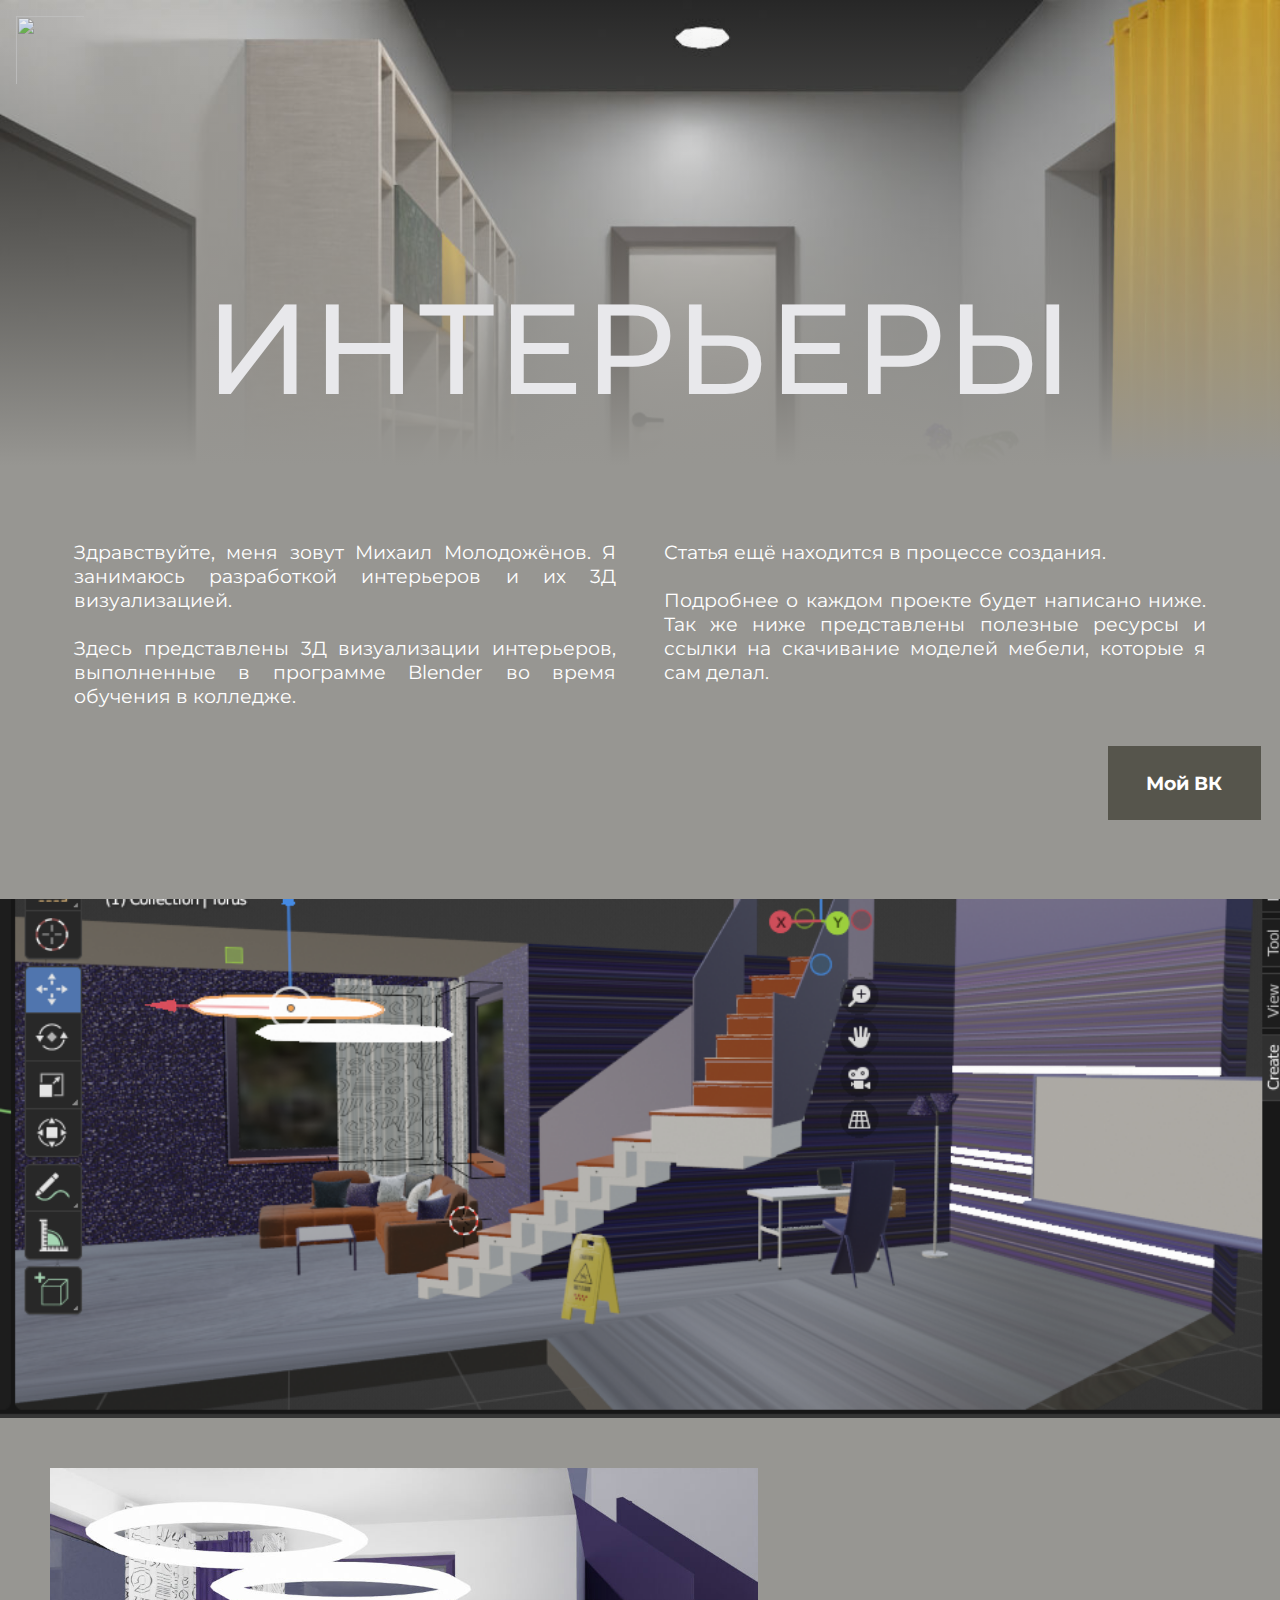
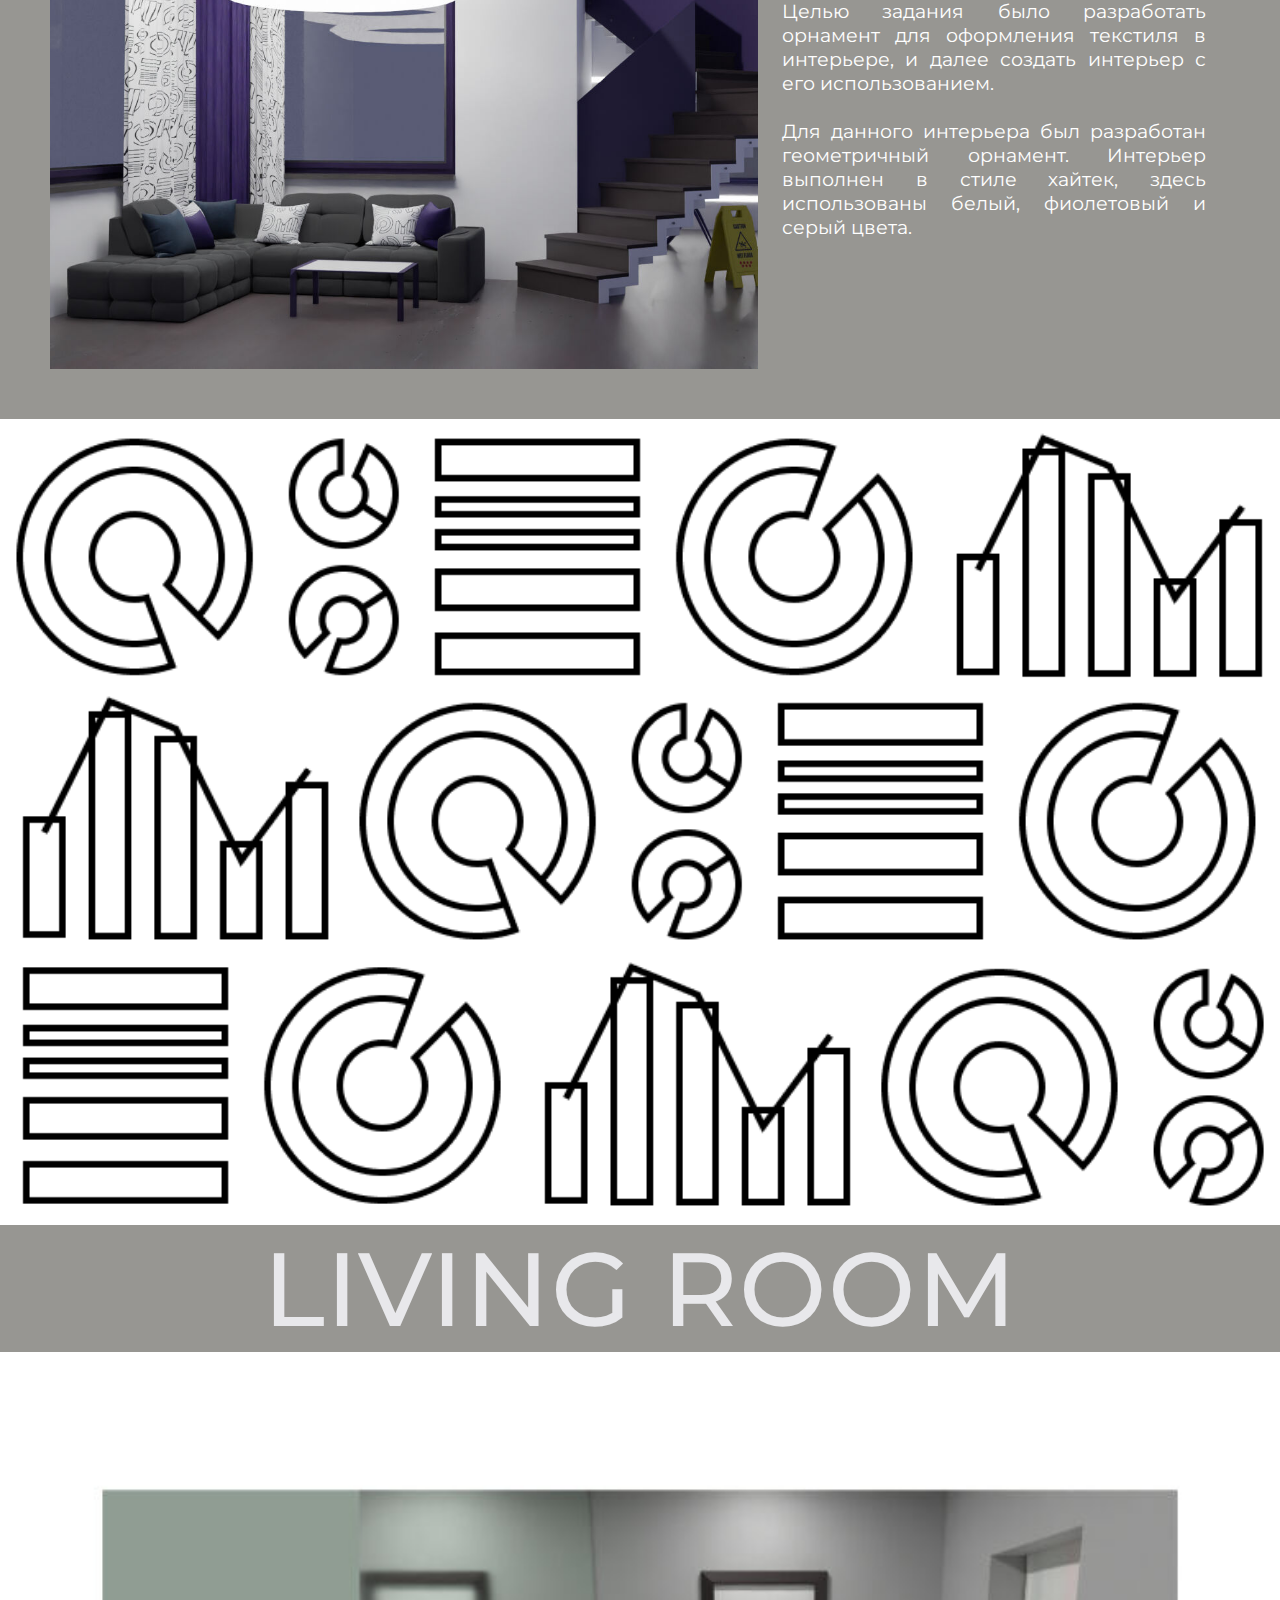
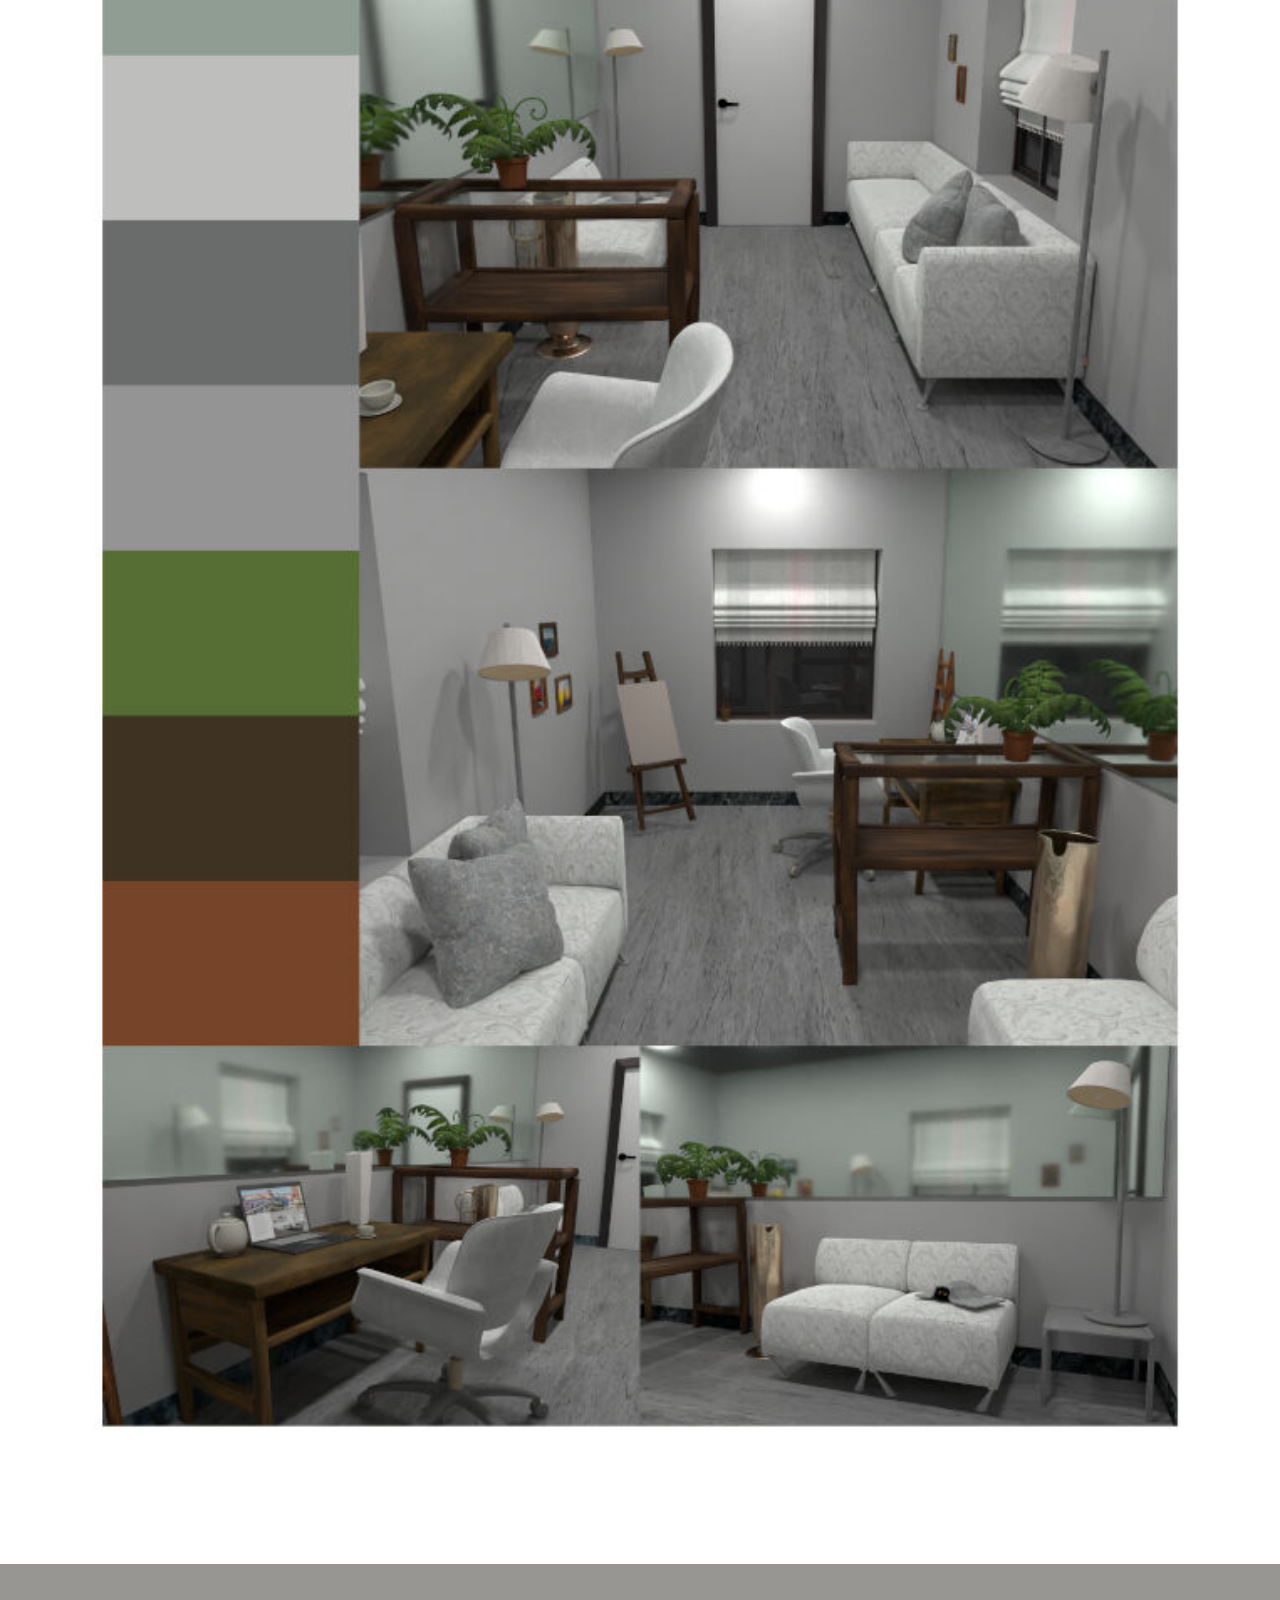
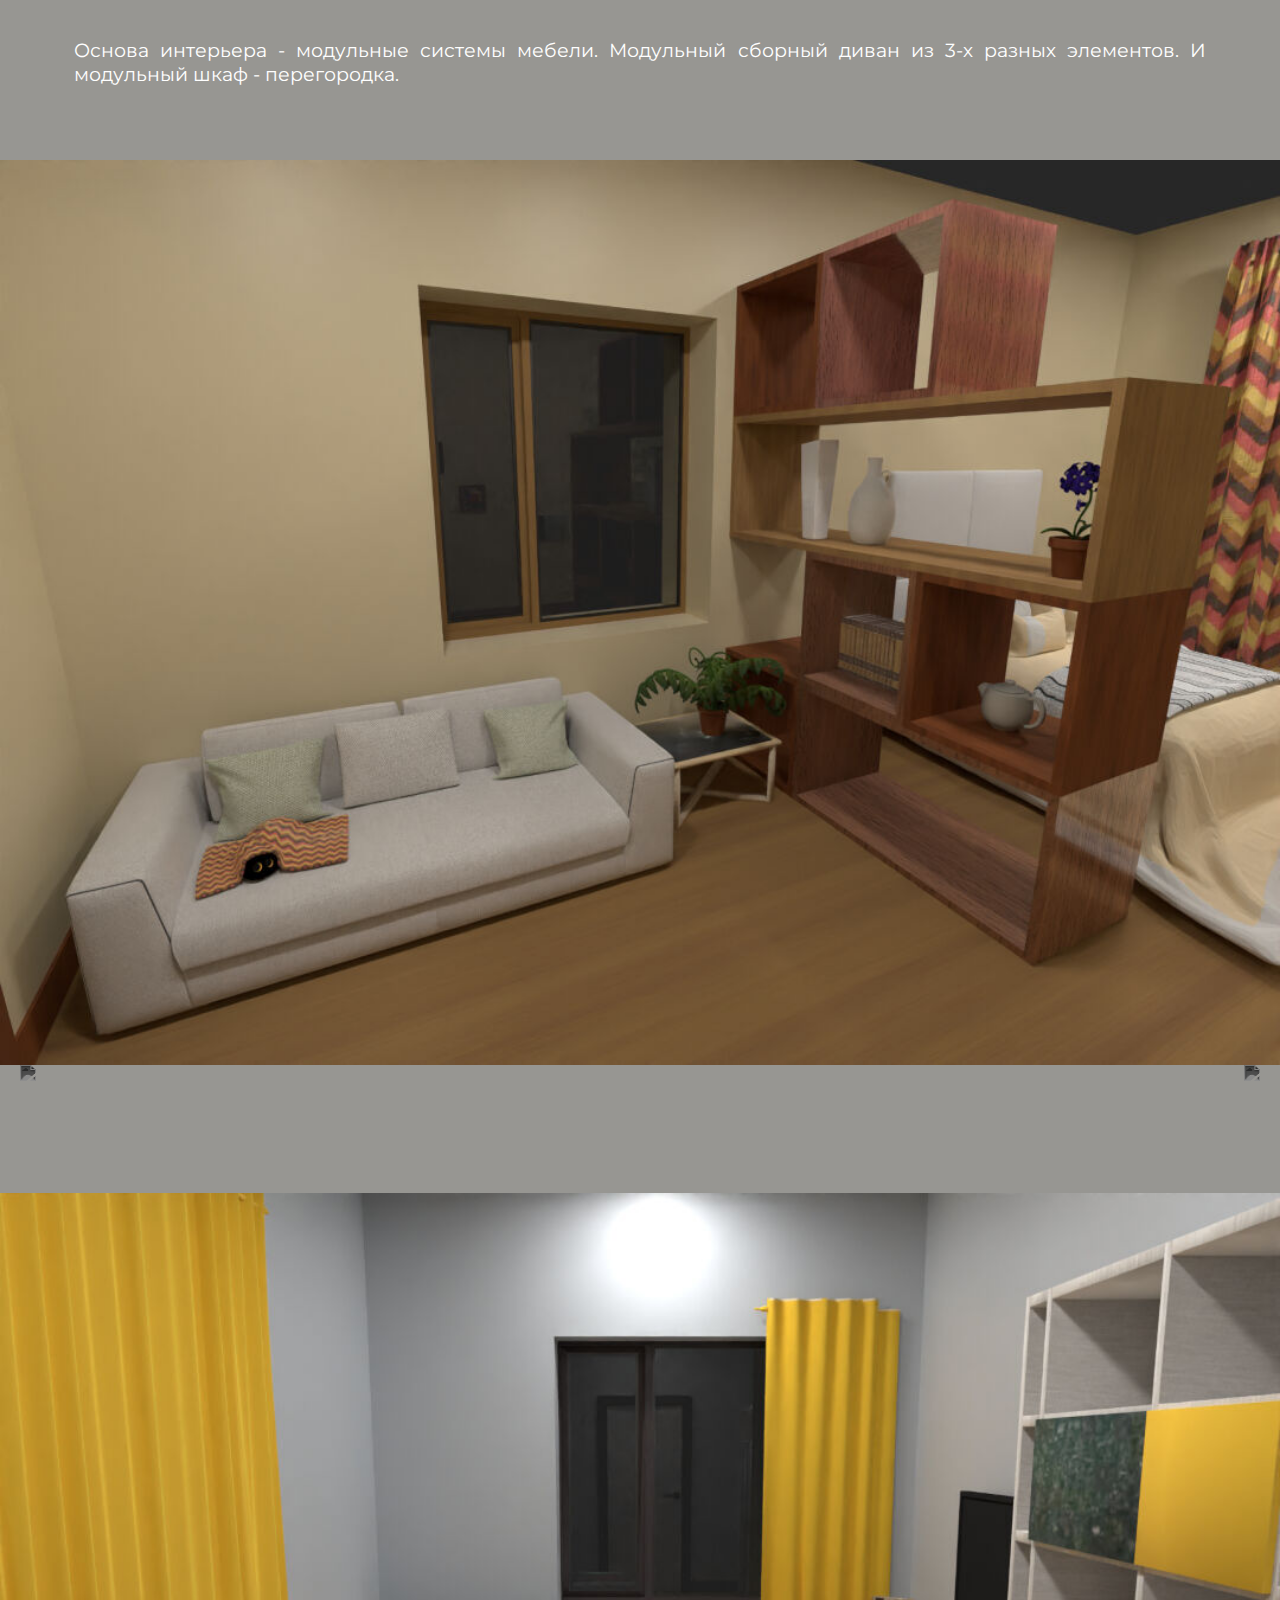
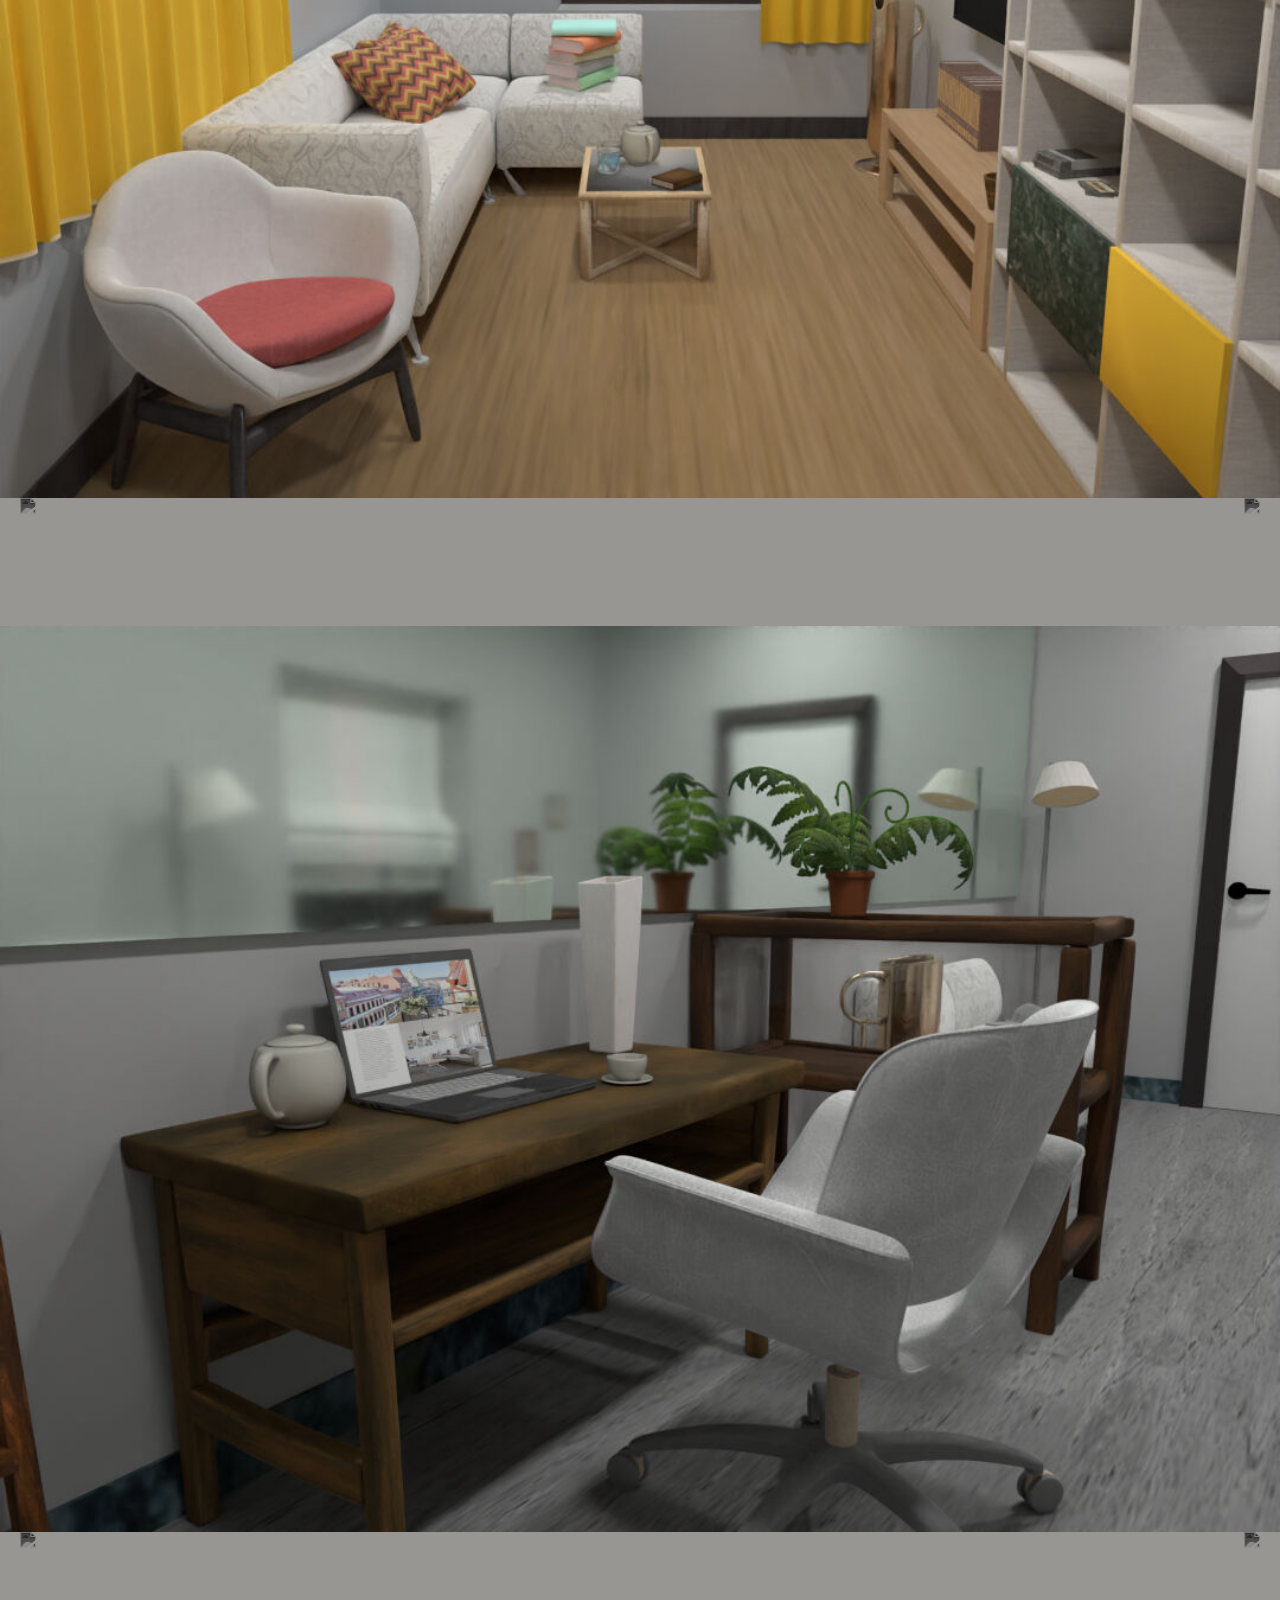
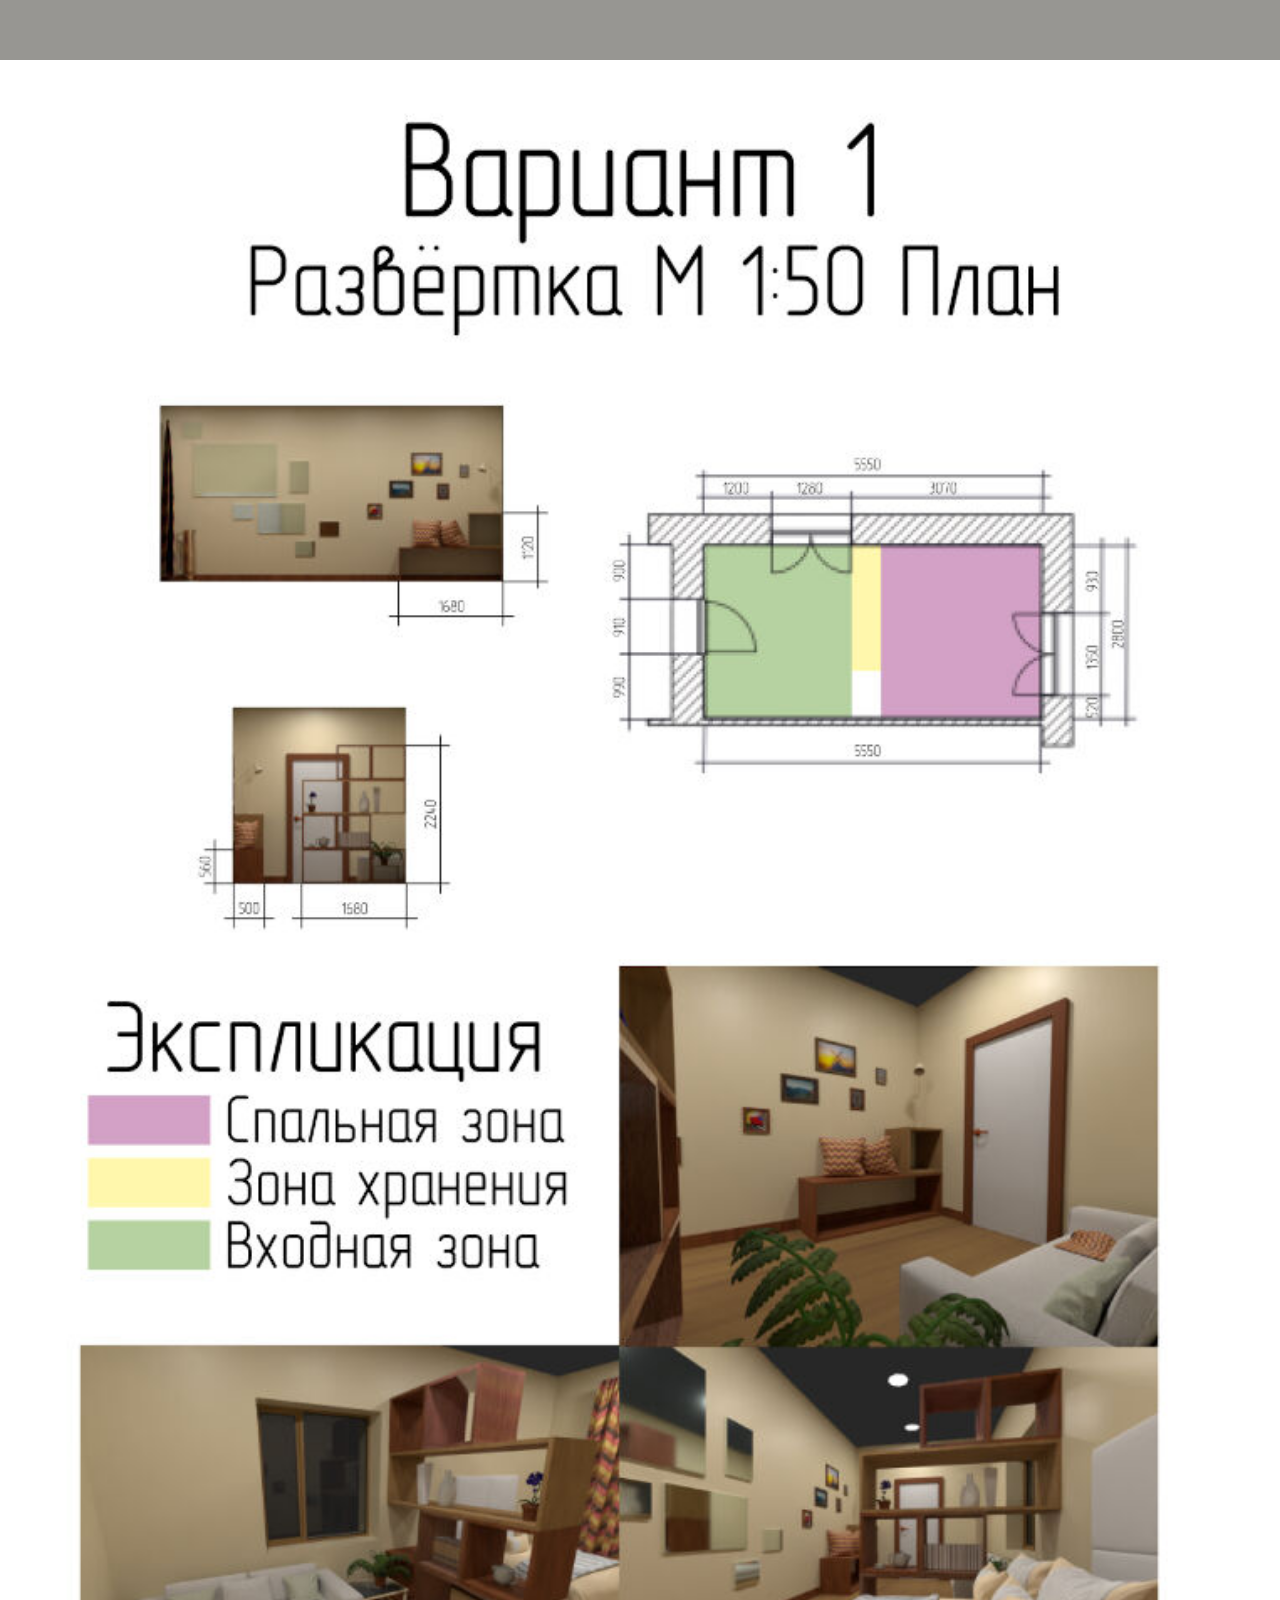
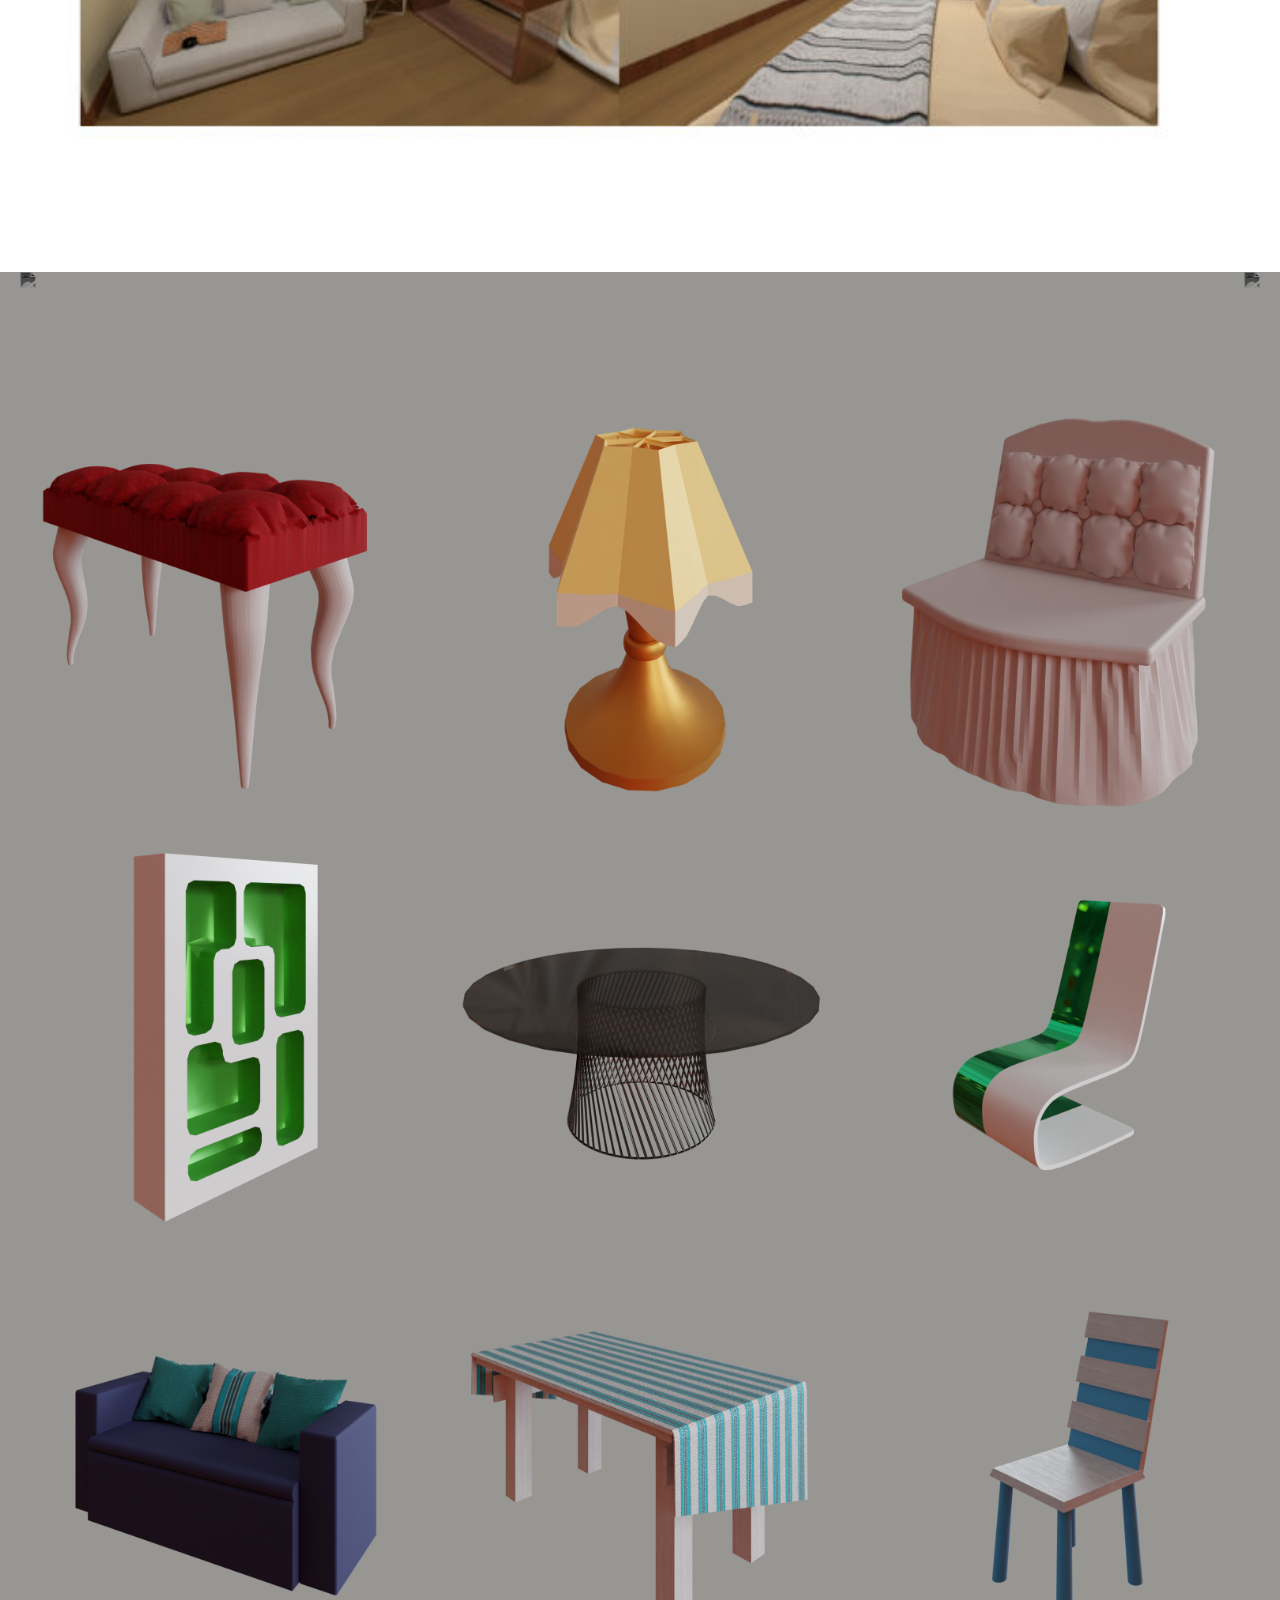
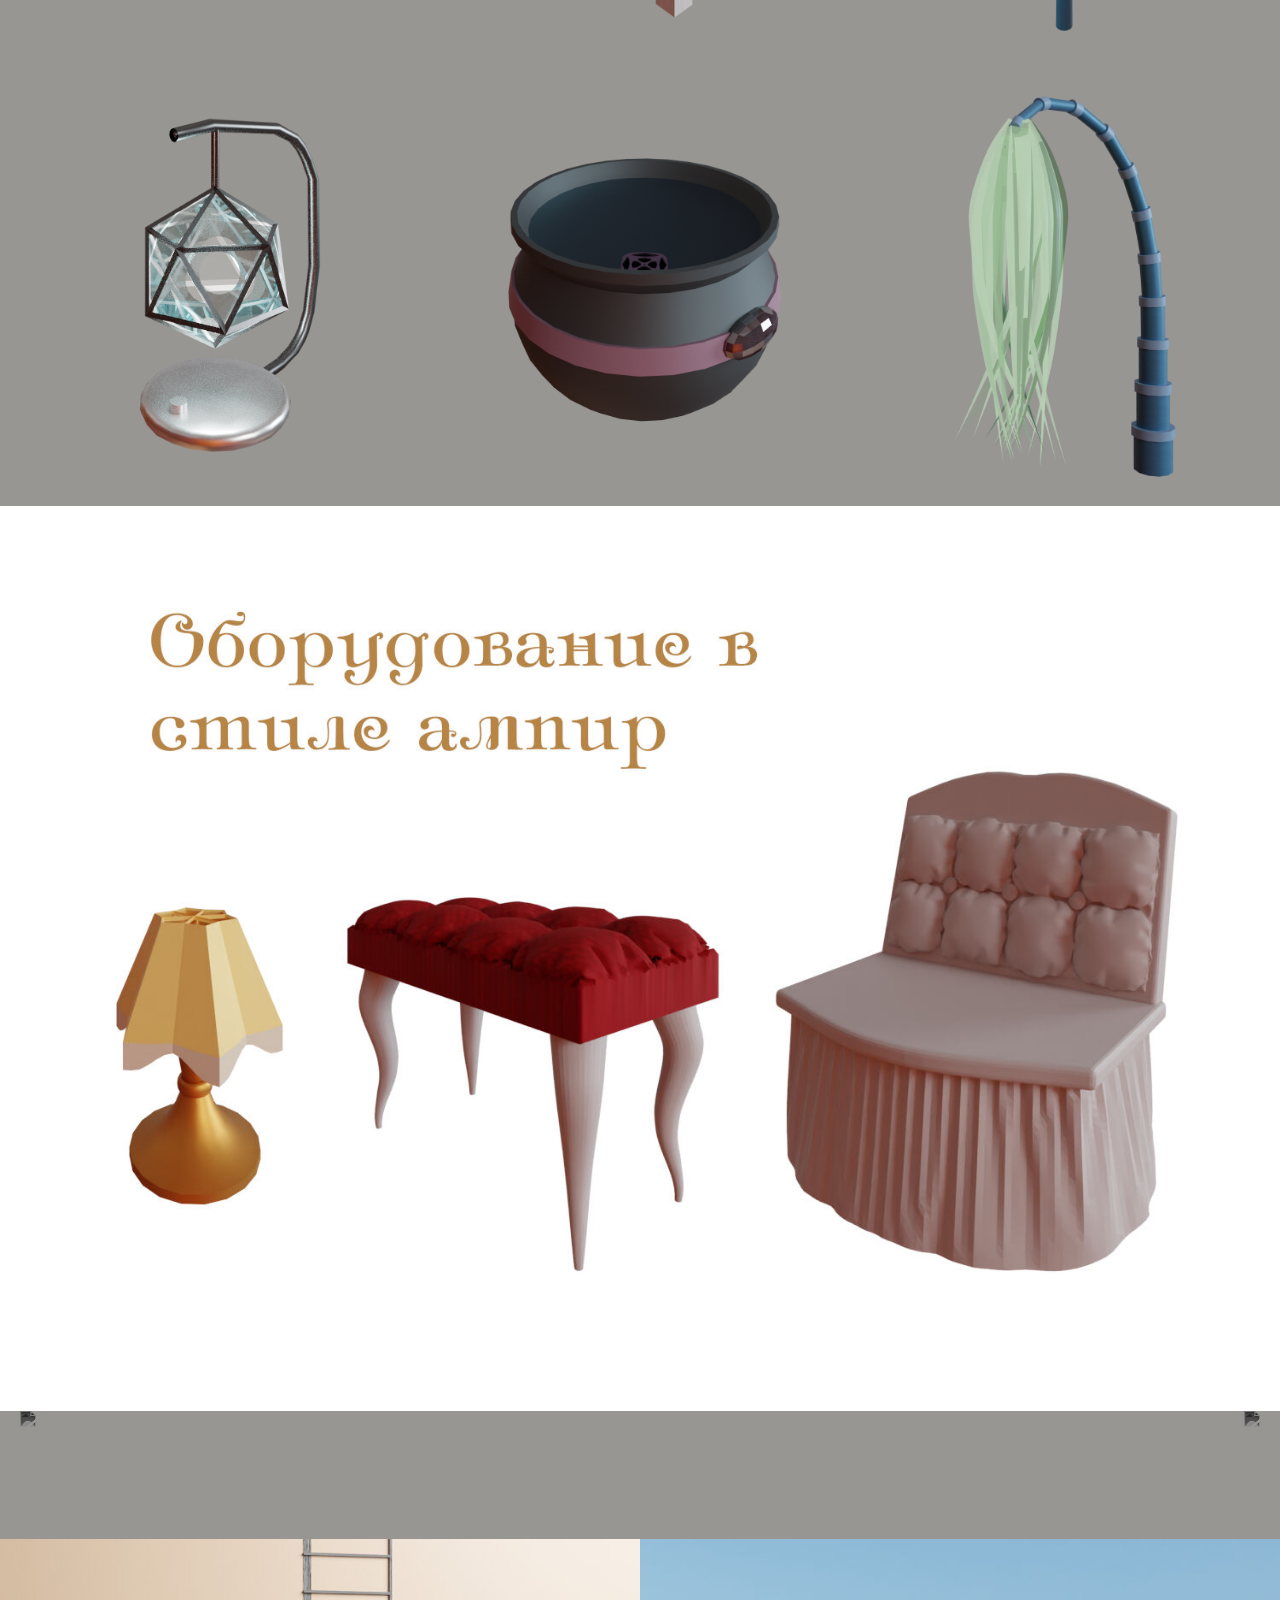
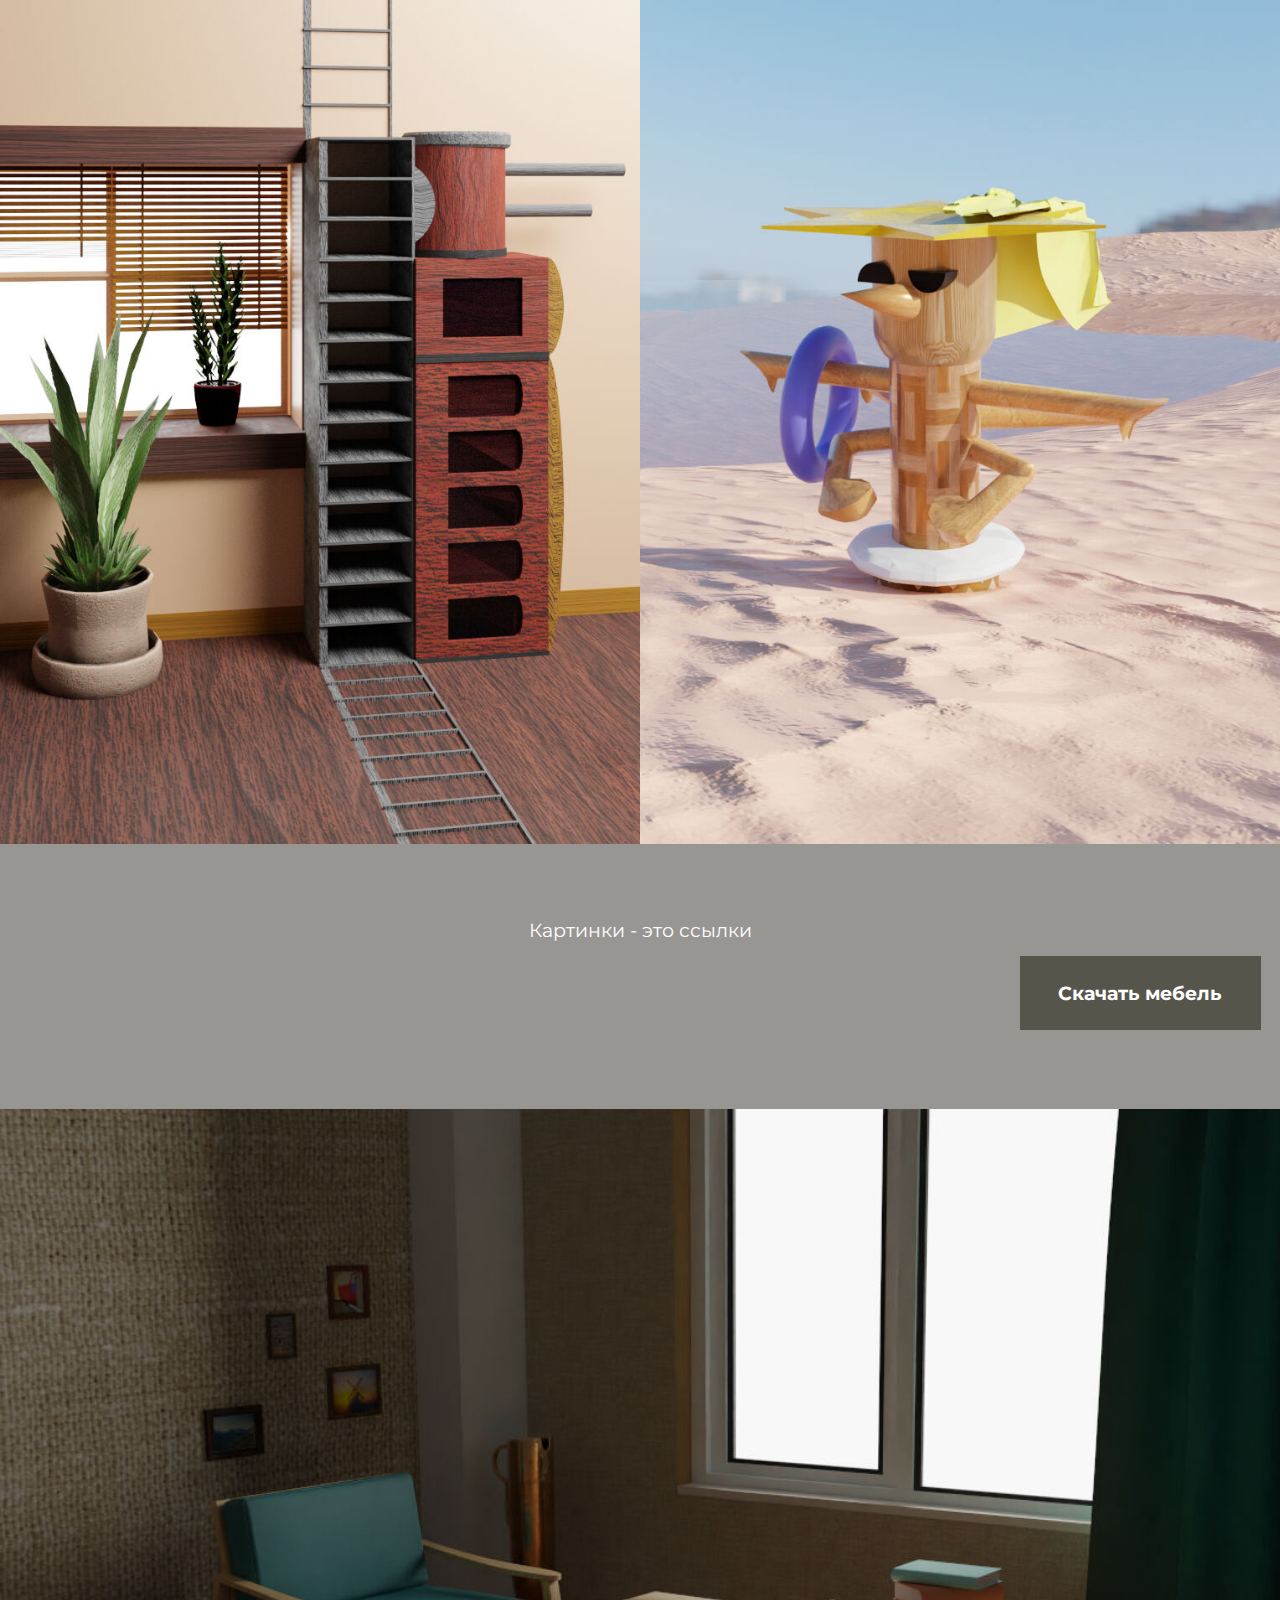
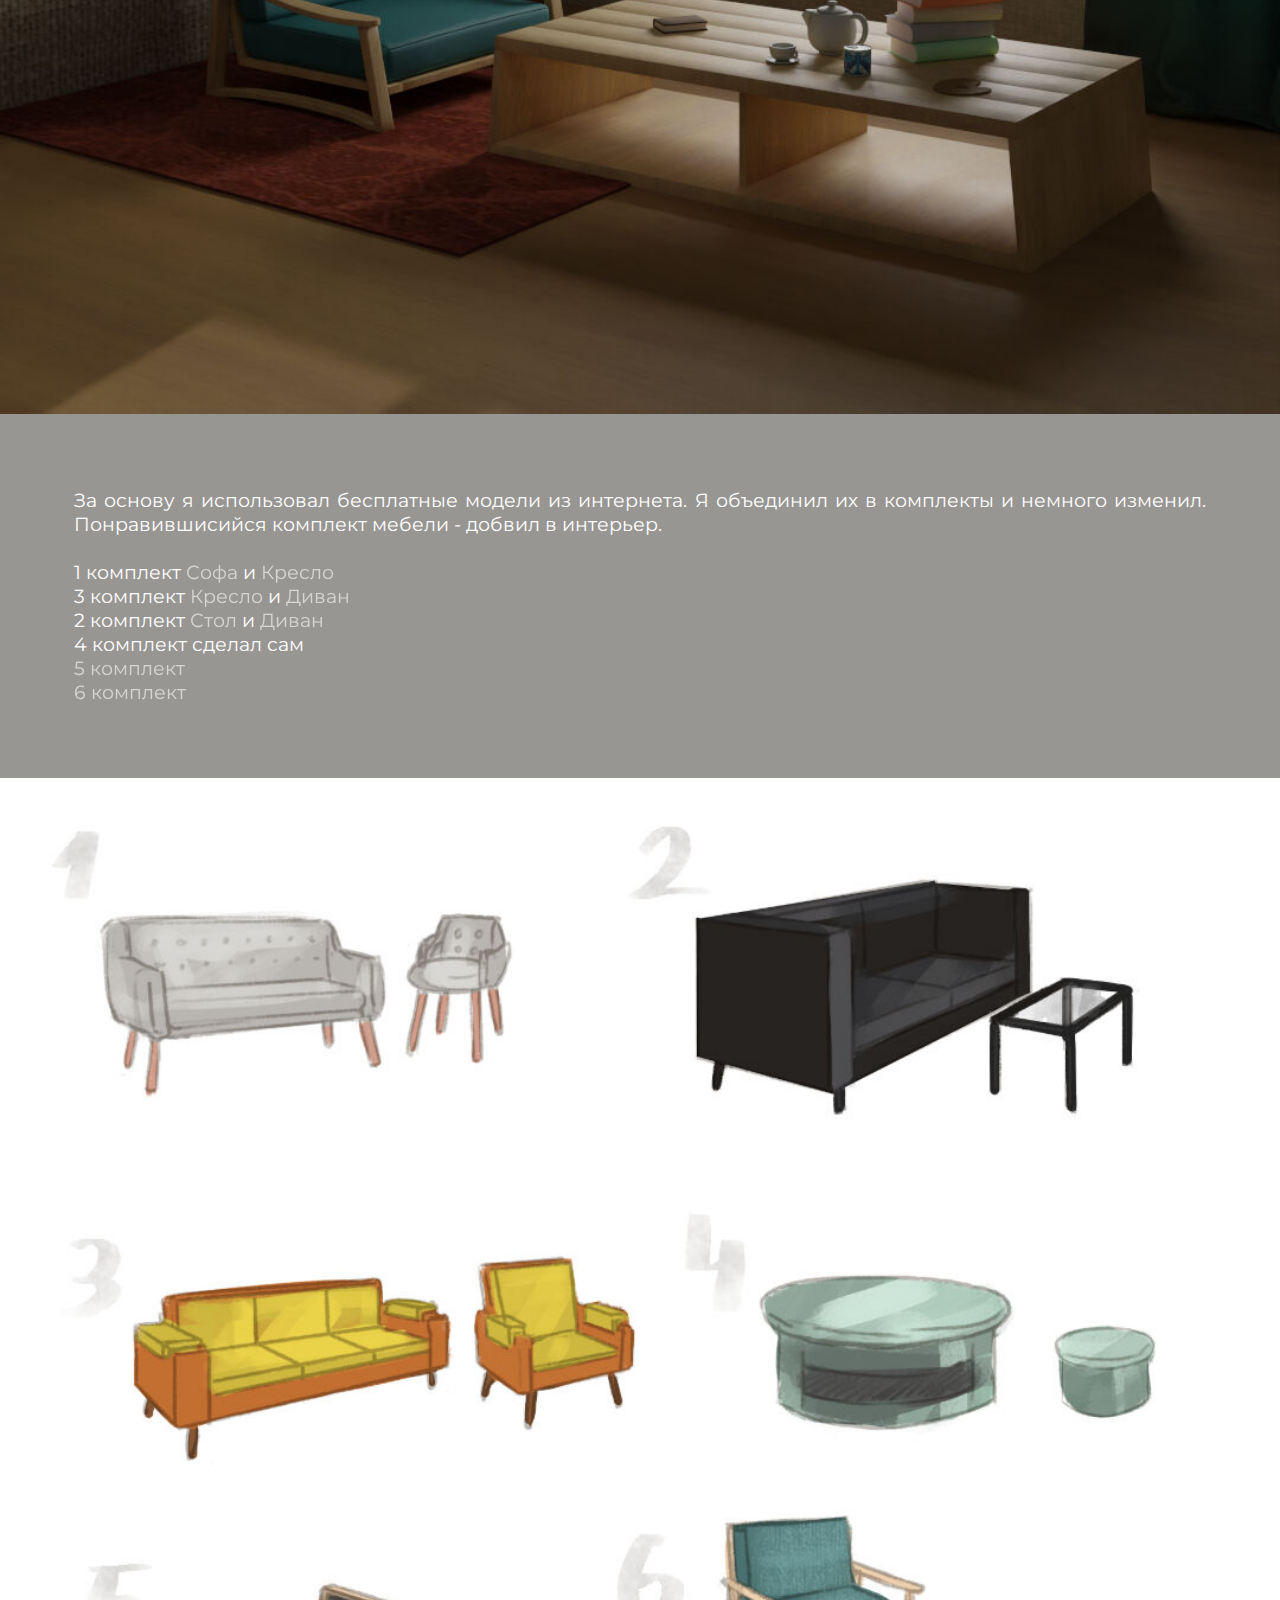
==== commit acd99da1: "Закоменчены недописанные части" ====
--- a/3d/index.html
+++ b/3d/index.html
@@ -32,22 +32,28 @@
 
     <ul class="qote">
         <p style="width: 50%;"> 
-            Эта статья ещё не готова. Но вы всё ещё можете ознакомиться с моими работами ) 
-            <br>
-            <br>
-            Здесь представлены 3Д визуализации интерьеров, выполненные в программе Blender во время обучения в колледже. Были использованы и другие программы (Figma, Krita). 
-            <br>
-            <br>
-            Подробнее о каждом проекте будет написано ниже (или не будет ведь я не доделал сайт )), ну не важно... Так же ниже представлены полезные ресурсы и ссылки на скачивание моделей мебели, которые я сам делал.
+            <!-- Эта статья ещё не готова. Но вы всё ещё можете ознакомиться с моими работами )  -->
+            Здравствуйте, меня зовут Михаил Молодожёнов. Я занимаюсь разработкой интерьеров и их 3Д визуализацией. 
+            <br>
+            <br>
+            Здесь представлены 3Д визуализации интерьеров, выполненные в программе Blender во время обучения в колледже. 
+            <!-- Так же я использовал программы: Figma, Krita и др.  -->
+            <br>
+            <br>
+
         </p>
         <p style="width: 50%;"> 
-            Не обращайте внимание на недоделанный сайт, просто сейчас я нахожусь на стадии активного обучения вёрстке и веб-дизайну, поэтому каждый день узнаю новые программы и подходы, которые вкорне меняют процесс разработки. Так что, сейчас не имеет смысле кодить свой основной сайт, если в конце обучения я сяду за полную его переделку! Проще будет сделать с нуля ) <br>
-            <br>
-            А это мой набросок на будущую статью, который я тоже переделаю чуть потом.
+            Статья ещё находится в процессе создания. 
+            <br>
+            <br>
+            Подробнее о каждом проекте будет написано ниже. Так же ниже представлены полезные ресурсы и ссылки на скачивание моделей мебели, которые я сам делал.
+            <!-- Не обращайте внимание на недоделанный сайт, просто сейчас я нахожусь на стадии активного обучения вёрстке и веб-дизайну, поэтому каждый день узнаю новые программы и подходы, которые вкорне меняют процесс разработки. Так что, сейчас не имеет смысле кодить свой основной сайт, если в конце обучения я сяду за полную его переделку! Проще будет сделать с нуля ) <br>
+            <br>
+            А это мой набросок на будущую статью, который я тоже переделаю чуть потом. -->
         </p>
     </ul>
     <ul class="button">
-        <a href="colorline/final_chaos" class="button">Смотреть что-то</a>
+        <a href="https://vk.com/mishamol_news" class="button">Мой ВК</a>
         <br>
     </ul>
 
@@ -57,16 +63,21 @@
         <div>
             <img src="textile_ornament/Рендер 2.jpg">
                 <p>
-                    Начинающий дизайнер и программист <br>
+                    Целью задания было разработать орнамент для оформления текстиля в интерьере, и далее создать интерьер с его использованием. 
                     <br>
-                    Обожаю экспериментировать и воплощать свои идеи в жизнь. Поэтому занимаюсь множеством абсолютно разных проектов: начиная от мыловарения, заканчивая созданием этого сайта.
+                    <br>
+                    Для данного интерьера был разработан геометричный орнамент. Интерьер выполнен в стиле хайтек, здесь использованы белый, фиолетовый и серый цвета.
+                    <!-- Было разработано несколько цветовых схем раскарасок. -->
+                    <!-- Начинающий дизайнер и программист <br>
+                    <br>
+                    Обожаю экспериментировать и воплощать свои идеи в жизнь. Поэтому занимаюсь множеством абсолютно разных проектов: начиная от мыловарения, заканчивая созданием этого сайта. -->
                 </p>
         </div>
     </ul>
-    <ul class="button">
-        <a href="colorline/final_chaos" class="button">Смотреть что-то</a>
-        <br>
-    </ul>
+    <!-- <ul class="button">
+        <a href="" class="button">Смотреть подробнее</a>
+        <br>
+    </ul> -->
 
     <img class="img-panorame" src="textile_ornament/Орнамент.png">
 
@@ -76,13 +87,13 @@
 
     <ul class="qote">
         <p> 
-            Основа интерьера - модульные системы мебели. Было применено
-        </p>
-    </ul>
-    <ul class="button">
-        <a href="colorline/final_chaos" class="button">Смотреть что-то</a>
-        <br>
-    </ul>
+            Основа интерьера - модульные системы мебели. Модульный сборный диван из 3-х разных элементов. И модульный шкаф - перегородка.
+        </p>
+    </ul>
+    <!-- <ul class="button">
+        <a href="" class="button">Список мебели?</a>
+        <br>
+    </ul> -->
 
     <div class="slider">
         <div class="slider-window">
@@ -193,14 +204,11 @@
 
     <ul class="qote">
         <p> 
-            Lorem, ipsum dolor sit amet consectetur adipisicing elit. Accusamus facere labore dolorem illum omnis tempore voluptas. Quidem sunt aliquam repellendus velit, temporibus laudantium doloribus! Necessitatibus totam voluptate quisquam neque illum.
-            <br>
-            <br>
-            Porro, placeat debitis aspernatur tempora doloribus magnam velit numquam ut nam iure ipsam aliquid esse quam optio dolorem commodi soluta iste. Velit sint sed provident quos, placeat numquam ipsum obcaecati!
+            Картинки - это ссылки 
         </p>
     </ul>
     <ul class="button">
-        <a href="colorline/final_chaos" class="button">Смотреть что-то</a>
+        <a  target="_blank" href="https://www.dropbox.com/sh/hvkvb7x94dc4i8n/AADLVZb2D1e3UputTLuruzYra/hangers?dl=0&subfolder_nav_tracking=1" class="button">Скачать мебель</a>
         <br>
     </ul>
 
@@ -217,10 +225,10 @@
             <a target="_blank" href="https://www.cgtrader.com/items/1917763/download-page"> 6 комплект </a>
         </p>
     </ul>
-    <ul class="button">
-        <a href="colorline/final_chaos" class="button">Смотреть что-то</a>
-        <br>
-    </ul>
+    <!-- <ul class="button">
+        <a href="" class="button">Смотреть что-то</a>
+        <br>
+    </ul> -->
     <img class="img-panorame" src="furniture/Комплект мебели.jpg">
 
 
@@ -253,10 +261,10 @@
             <a target="_blank" href="https://polyhaven.com/a/preller_drive">Вид за окном 2</a>
         </p>
     </ul>
-    <ul class="button">
-        <a href="colorline/final_chaos" class="button">Смотреть что-то</a>
-        <br>
-    </ul>
+    <!-- <ul class="button">
+        <a href="" class="button">Смотреть что-то</a>
+        <br>
+    </ul> -->
 
     <div class="slider">
         <div class="slider-window">
@@ -282,16 +290,13 @@
 
     <ul class="qote">
         <p> 
-            Lorem, ipsum dolor sit amet consectetur adipisicing elit. Accusamus facere labore dolorem illum omnis tempore voluptas. Quidem sunt aliquam repellendus velit, temporibus laudantium doloribus! Necessitatibus totam voluptate quisquam neque illum.
-            <br>
-            <br>
-            Porro, placeat debitis aspernatur tempora doloribus magnam velit numquam ut nam iure ipsam aliquid esse quam optio dolorem commodi soluta iste. Velit sint sed provident quos, placeat numquam ipsum obcaecati!
-        </p>
-    </ul>
-    <ul class="button">
-        <a href="colorline/final_chaos" class="button">Смотреть что-то</a>
-        <br>
-    </ul>
+            Дизайн офисного помещения
+        </p>
+    </ul>
+    <!-- <ul class="button">
+        <a href="" class="button">Смотреть что-то</a>
+        <br>
+    </ul> -->
 
     <div class="slider">
         <div class="slider-window">
@@ -370,16 +375,13 @@
 
     <ul class="qote">
         <p> 
-            Lorem, ipsum dolor sit amet consectetur adipisicing elit. Accusamus facere labore dolorem illum omnis tempore voluptas. Quidem sunt aliquam repellendus velit, temporibus laudantium doloribus! Necessitatibus totam voluptate quisquam neque illum.
-            <br>
-            <br>
-            Porro, placeat debitis aspernatur tempora doloribus magnam velit numquam ut nam iure ipsam aliquid esse quam optio dolorem commodi soluta iste. Velit sint sed provident quos, placeat numquam ipsum obcaecati!
-        </p>
-    </ul>
-    <ul class="button">
-        <a href="colorline/final_chaos" class="button">Смотреть что-то</a>
-        <br>
-    </ul>
+            Разработка орнаментов для интерьера
+        </p>
+    </ul>
+    <!-- <ul class="button">
+        <a href="" class="button">Смотреть что-то</a>
+        <br>
+    </ul> -->
 
     <img class="img-panorame" src="textile_ornament/Орнаменты.png">
 
@@ -418,8 +420,9 @@
         <p> Вот мы и вернулись к тому, с чего начиналась статья! Смотрите так же другие мои проекты </p> 
     </div>
     <ul class="button">
-        <a href="/" class="button">В начало статьи</a>
+        <a href="" class="button">В начало статьи</a>
         <a target="_blank" href="https://vk.com/mishamol_news" class="button">Связь со мной</a>
+        <a target="_blank" href="https://vk.com/wall-176267168?q=%23%D0%94%D0%B8%D0%BF%D0%BB%D0%BE%D0%BC" class="button">Диплом</a>
     </ul>
     
     <script src="/navigation/slider.js"></script>
